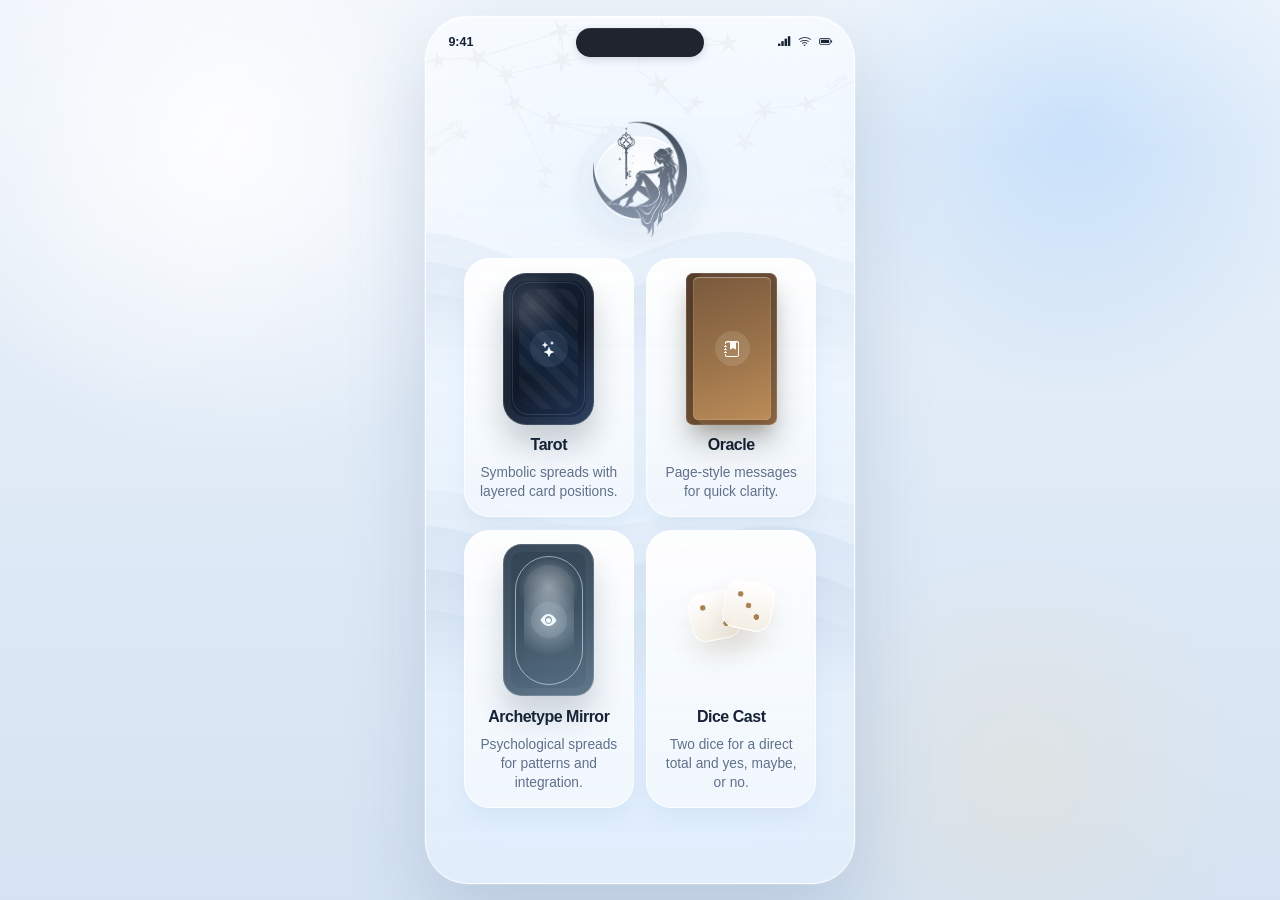
==== iphone.html @ 4f04a548 "feat: add optional ai interpretation step" ====
<!DOCTYPE html>
<html lang="en">
  <head>
    <meta charset="UTF-8" />
    <meta name="viewport" content="width=device-width, initial-scale=1.0, viewport-fit=cover" />
    <meta name="theme-color" content="#eef4fb" />
    <meta name="application-name" content="Divine Chamber" />
    <meta name="apple-mobile-web-app-capable" content="yes" />
    <meta name="apple-mobile-web-app-status-bar-style" content="default" />
    <meta name="apple-mobile-web-app-title" content="Divine Chamber" />
    <meta name="mobile-web-app-capable" content="yes" />
    <title>Divine Chamber | Tarot, Oracle, Archetype Mirror, and Dice</title>
    <meta
      name="description"
      content="Choose tarot, oracle, archetype mirror, or dice, then reveal a guided experience inside a simple app-style interface."
    />
    <link
      href="https://cdn.jsdelivr.net/npm/bootstrap@5.3.3/dist/css/bootstrap.min.css"
      rel="stylesheet"
    />
    <link
      href="https://cdn.jsdelivr.net/npm/bootstrap-icons@1.11.3/font/bootstrap-icons.min.css"
      rel="stylesheet"
    />
    <link rel="manifest" href="manifest.webmanifest" />
    <link rel="apple-touch-icon" href="img/apple-touch-icon.png" />
    <link rel="stylesheet" href="styles.css" />
  </head>
  <body>
    <div class="app-shell">
      <div class="container app-shell__container">
        <div class="app-frame">
          <div class="app-ambient-waves" aria-hidden="true">
            <span class="app-ambient-waves__band app-ambient-waves__band--upper"></span>
            <span class="app-ambient-waves__band app-ambient-waves__band--lower"></span>
          </div>
          <div class="device-statusbar" aria-hidden="true">
            <span class="device-statusbar__time">9:41</span>
            <div class="device-statusbar__icons">
              <i class="bi bi-reception-4"></i>
              <i class="bi bi-wifi"></i>
              <i class="bi bi-battery-full"></i>
            </div>
          </div>

          <main class="app-main">
            <div class="app-main__inner">
              <div class="app-topbar">
                <a class="brand-mark text-decoration-none" href="#">
                  <span class="brand-mark__icon" aria-hidden="true"><span class="brand-mark__logo"></span></span>
                  <span class="brand-mark__label">Divine Chamber</span>
                </a>
                <div class="mode-switch" role="group" aria-label="Reading mode">
                  <button
                    type="button"
                    class="mode-switch__option is-active"
                    data-app-mode="tarot"
                    aria-pressed="true"
                  >
                    <i class="bi bi-stars"></i>
                    <span>Tarot</span>
                  </button>
                  <button
                    type="button"
                    class="mode-switch__option"
                    data-app-mode="oracle"
                    aria-pressed="false"
                  >
                    <i class="bi bi-journal-bookmark"></i>
                    <span>Oracle</span>
                  </button>
                  <button
                    type="button"
                    class="mode-switch__option"
                    data-app-mode="archetype"
                    aria-pressed="false"
                  >
                    <i class="bi bi-eye"></i>
                    <span>Mirror</span>
                  </button>
                  <button
                    type="button"
                    class="mode-switch__option"
                    data-app-mode="dice"
                    aria-pressed="false"
                  >
                    <i class="bi bi-dice-5"></i>
                    <span>Dice</span>
                  </button>
                </div>
              </div>

              <section id="setupView" class="experience-screen">
                <div class="setup-stage">
                  <div class="setup-stage__card-zone">
                    <div id="modeChoiceGrid" class="mode-choice-grid" hidden>
                      <div class="mode-choice-logo" aria-hidden="true">
                        <span class="mode-choice-logo__halo"></span>
                        <span class="mode-choice-logo__mark"></span>
                      </div>

                      <button
                        type="button"
                        class="mode-choice"
                        data-select-mode="tarot"
                        aria-label="Choose Tarot mode"
                      >
                        <span class="mode-choice__artifact mode-choice__artifact--tarot" aria-hidden="true">
                          <span class="mode-choice__glyph"><i class="bi bi-stars"></i></span>
                        </span>
                        <span class="mode-choice__title">Tarot</span>
                        <span class="mode-choice__text">Symbolic spreads with layered card positions.</span>
                      </button>

                      <button
                        type="button"
                        class="mode-choice"
                        data-select-mode="oracle"
                        aria-label="Choose Oracle mode"
                      >
                        <span class="mode-choice__artifact mode-choice__artifact--oracle" aria-hidden="true">
                          <span class="mode-choice__glyph"><i class="bi bi-journal-bookmark-fill"></i></span>
                        </span>
                        <span class="mode-choice__title">Oracle</span>
                        <span class="mode-choice__text">Page-style messages for quick clarity.</span>
                      </button>

                      <button
                        type="button"
                        class="mode-choice"
                        data-select-mode="archetype"
                        aria-label="Choose Archetype Mirror mode"
                      >
                        <span class="mode-choice__artifact mode-choice__artifact--archetype" aria-hidden="true">
                          <span class="mode-choice__glyph"><i class="bi bi-eye-fill"></i></span>
                        </span>
                        <span class="mode-choice__title">Archetype Mirror</span>
                        <span class="mode-choice__text">Psychological spreads for patterns and integration.</span>
                      </button>

                      <button
                        type="button"
                        class="mode-choice"
                        data-select-mode="dice"
                        aria-label="Choose Dice Cast mode"
                      >
                        <span class="mode-choice__artifact mode-choice__artifact--dice" aria-hidden="true">
                          <span class="mode-choice__die mode-choice__die--one"></span>
                          <span class="mode-choice__die mode-choice__die--two"></span>
                        </span>
                        <span class="mode-choice__title">Dice Cast</span>
                        <span class="mode-choice__text">Two dice for a direct total and yes, maybe, or no.</span>
                      </button>
                    </div>

                    <div class="setup-stage__halo"></div>
                    <div id="mysteryCardButton" class="mystery-card" aria-hidden="true">
                      <span class="mystery-card__inner">
                        <span class="mystery-card__crest"><i class="bi bi-stars"></i></span>
                        <span class="mystery-card__name">The deck is hidden</span>
                        <span class="mystery-card__prompt">Tap to begin</span>
                      </span>
                    </div>
                    <button id="installAppButton" class="install-app-cta" type="button" hidden>
                      <i class="bi bi-arrow-down-circle" aria-hidden="true"></i>
                      <span>Download the App</span>
                    </button>
                  </div>

                  <div class="stage-panel">
                    <div id="setupStepLabel" class="stage-step">Step 1</div>
                    <h1 id="setupTitle" class="stage-title">Choose your lens.</h1>
                    <p id="setupBody" class="stage-body">
                      Tarot reads symbols. Oracle offers concise page-like guidance. Archetype Mirror
                      reflects inner patterns and integration.
                    </p>

                    <div id="spreadChoicePanel" class="stage-section" hidden>
                      <div id="choiceSectionLabel" class="stage-section__label">Choose the reading type</div>
                      <div id="spreadPicker" class="spread-list"></div>
                    </div>

                    <div id="focusPanel" class="stage-section" hidden>
                      <div class="focus-timer">
                        <div id="focusRing" class="focus-timer__ring">
                          <span id="focusTimerValue" class="focus-timer__value">10</span>
                        </div>
                        <div class="focus-timer__copy">
                          <div class="stage-section__label">Hold the question in your mind</div>
                          <h2 id="focusSpreadName" class="focus-timer__title"></h2>
                          <p id="focusCountdownText" class="focus-timer__body mb-0">
                            Ten seconds of quiet focus before the spread reveals itself.
                          </p>
                        </div>
                      </div>
                    </div>

                    <div id="actionPanel" class="stage-section" hidden>
                      <div class="reflection-intro">
                        <div class="reflection-intro__copy">
                          <div class="stage-section__label">Archetype Mirror</div>
                          <h2 id="actionSpreadName" class="focus-timer__title"></h2>
                          <p id="actionSpreadBody" class="focus-timer__body mb-0"></p>
                        </div>
                        <button
                          id="generateMirrorButton"
                          class="btn btn-ios btn-ios--secondary"
                          type="button"
                        >
                          Generate the mirror
                        </button>
                      </div>
                    </div>

                    <div id="questionPanel" class="stage-section" hidden>
                      <div class="question-gate">
                        <div class="question-gate__copy">
                          <div id="questionPanelLabel" class="stage-section__label">Optional question</div>
                          <h2 id="questionPanelTitle" class="focus-timer__title">Ask about this reading.</h2>
                          <p id="questionPanelBody" class="focus-timer__body mb-0">
                            Add a question for an AI interpretation, or skip and open the reading as it stands.
                          </p>
                        </div>

                        <label class="question-gate__field" for="aiQuestionInput">
                          <span class="question-gate__label">Your question</span>
                          <textarea
                            id="aiQuestionInput"
                            class="question-gate__input"
                            rows="4"
                            maxlength="360"
                            placeholder="What should I understand about this reading?"
                          ></textarea>
                        </label>

                        <p id="questionPanelStatus" class="question-gate__status mb-0" hidden></p>

                        <div class="question-gate__actions">
                          <button
                            id="askAiButton"
                            class="btn btn-ios btn-ios--secondary"
                            type="button"
                            disabled
                          >
                            Ask AI
                          </button>
                          <button id="skipQuestionButton" class="btn btn-ios btn-ios--ghost" type="button">
                            Skip
                          </button>
                        </div>
                      </div>
                    </div>

                    <p id="setupFootnote" class="stage-footnote mb-0">Choose one to begin.</p>
                  </div>
                </div>
              </section>

              <section id="readingView" class="experience-screen" hidden>
                <div class="reading-stage">
                  <div class="reading-stage__top">
                    <div>
                      <div class="view-kicker">Reading revealed</div>
                      <h1 id="readingTitle" class="view-title"></h1>
                    </div>
                    <div class="reading-stage__top-actions">
                      <button
                        id="redrawTopButton"
                        class="icon-button"
                        type="button"
                        aria-label="Open a new oracle reading"
                        hidden
                      >
                        <i class="bi bi-arrow-repeat"></i>
                      </button>
                      <button
                        id="resetButton"
                        class="icon-button"
                        type="button"
                        aria-label="Start a new ritual"
                      >
                        <i class="bi bi-x-lg"></i>
                      </button>
                    </div>
                  </div>

                  <div class="reading-stage__board">
                    <div id="readingBoard" class="reading-board"></div>
                  </div>

                  <div id="readingSheet" class="reading-sheet">
                    <button
                      id="sheetToggle"
                      class="reading-sheet__handle"
                      type="button"
                      aria-expanded="false"
                    >
                      <span class="reading-sheet__grabber"></span>
                      <span id="sheetToggleLabel">Read below</span>
                      <i class="bi bi-chevron-down"></i>
                    </button>

                    <div class="reading-sheet__inner">
                      <div class="reading-sheet__header">
                        <div>
                          <div id="readingSurfaceKicker" class="surface-kicker">Interpretation</div>
                          <h2 id="readingHeadline" class="surface-title"></h2>
                          <p id="readingSummary" class="reading-sheet__summary mb-0"></p>
                          <p id="readingGuideText" class="reading-sheet__guide mb-0"></p>
                        </div>
                        <span id="readingMeta" class="rail-chip"></span>
                      </div>

                      <div class="reading-sheet__actions">
                        <button id="redrawButton" class="btn btn-ios btn-ios--secondary" type="button">
                          Draw again
                        </button>
                        <button id="backButton" class="btn btn-ios btn-ios--ghost" type="button">
                          New ritual
                        </button>
                      </div>

                      <div id="cardsAccordion" class="accordion reading-accordion"></div>

                      <div id="readingTakeaways" class="takeaways-card"></div>

                      <div id="aiInterpretationPanel" class="ai-interpretation" hidden>
                        <div class="surface-kicker">AI Interpretation</div>
                        <h2 id="aiInterpretationTitle" class="takeaways-title">Question Response</h2>
                        <p id="aiInterpretationQuestion" class="ai-interpretation__question mb-0"></p>
                        <div id="aiInterpretationBody" class="ai-interpretation__body"></div>
                      </div>
                    </div>
                  </div>
                </div>
              </section>
            </div>
          </main>
        </div>
      </div>
    </div>

    <div
      class="modal fade install-modal"
      id="installModal"
      tabindex="-1"
      aria-labelledby="installModalTitle"
      aria-hidden="true"
    >
      <div class="modal-dialog modal-dialog-centered">
        <div class="modal-content install-modal__content">
          <div class="modal-body install-modal__body">
            <div class="install-modal__kicker">Download the App</div>
            <h2 id="installModalTitle" class="install-modal__title">Add Divine Chamber</h2>
            <p id="installModalBody" class="install-modal__text mb-0"></p>
            <ol id="installModalSteps" class="install-modal__steps mb-0"></ol>
            <div class="install-modal__actions">
              <button type="button" class="btn btn-ios btn-ios--secondary" data-bs-dismiss="modal">
                Close
              </button>
            </div>
          </div>
        </div>
      </div>
    </div>

    <script src="https://cdn.jsdelivr.net/npm/bootstrap@5.3.3/dist/js/bootstrap.bundle.min.js"></script>
    <script src="vendor/browser-sibyl.js" defer></script>
    <script src="tarot-art.js" defer></script>
    <script src="oracle-phrases.js" defer></script>
    <script src="archetype-mirror-data.js" defer></script>
    <script src="app.js" defer></script>
  </body>
</html>
---- styles.css ----
:root {
  --bg-top: #eaf2fb;
  --bg-bottom: #d5e3f2;
  --surface: rgba(255, 255, 255, 0.88);
  --surface-soft: rgba(246, 250, 255, 0.92);
  --surface-accent: rgba(230, 240, 255, 0.92);
  --surface-deep: rgba(18, 28, 45, 0.92);
  --text: #162236;
  --text-soft: #60708a;
  --text-muted: #8391a6;
  --accent: #0a84ff;
  --accent-strong: #0068d6;
  --accent-soft: rgba(10, 132, 255, 0.1);
  --line: rgba(22, 34, 54, 0.08);
  --line-strong: rgba(22, 34, 54, 0.14);
  --shadow-lg: 0 34px 80px rgba(70, 95, 133, 0.2);
  --shadow-md: 0 18px 34px rgba(83, 109, 145, 0.12);
  --shadow-sm: 0 10px 20px rgba(86, 112, 149, 0.08);
  --ui-font:
    -apple-system, BlinkMacSystemFont, "SF Pro Display", "SF Pro Text", "Segoe UI", sans-serif;
}

*,
*::before,
*::after {
  box-sizing: border-box;
}

html {
  color-scheme: light;
}

body {
  margin: 0;
  font-family: var(--ui-font);
  color: var(--text);
  background:
    radial-gradient(circle at 18% 16%, rgba(255, 255, 255, 0.9), transparent 20rem),
    radial-gradient(circle at 84% 14%, rgba(10, 132, 255, 0.14), transparent 17rem),
    radial-gradient(circle at 80% 86%, rgba(255, 213, 145, 0.16), transparent 14rem),
    linear-gradient(180deg, var(--bg-top) 0%, var(--bg-bottom) 100%);
}

body::before {
  content: "";
  position: fixed;
  inset: 0;
  pointer-events: none;
  background:
    linear-gradient(180deg, rgba(255, 255, 255, 0.2), transparent 18%),
    radial-gradient(circle at 12% 18%, rgba(255, 255, 255, 0.3), transparent 20%);
}

body::after {
  content: none;
}

.app-shell {
  min-height: 100vh;
  min-height: 100dvh;
  padding: 1rem 0;
}

.app-shell__container {
  display: flex;
  justify-content: center;
  align-items: center;
  min-height: calc(100vh - 2rem);
  min-height: calc(100dvh - 2rem);
  padding-left: 1rem;
  padding-right: 1rem;
}

.app-frame {
  position: relative;
  isolation: isolate;
  width: min(100%, 430px);
  height: min(880px, calc(100vh - 2rem));
  border-radius: 2.7rem;
  overflow: hidden;
  border: 1px solid rgba(255, 255, 255, 0.76);
  background:
    linear-gradient(180deg, rgba(255, 255, 255, 0.44), rgba(240, 246, 253, 0.34)),
    rgba(255, 255, 255, 0.16);
  box-shadow:
    inset 0 1px 0 rgba(255, 255, 255, 0.72),
    0 0 0 1px rgba(255, 255, 255, 0.16),
    var(--shadow-lg);
  backdrop-filter: blur(30px) saturate(165%);
}

.app-frame::after {
  content: "";
  position: absolute;
  left: -14%;
  top: 0;
  width: 128%;
  height: 31%;
  z-index: 0;
  pointer-events: none;
  opacity: 0.24;
  background-image:
    linear-gradient(180deg, rgba(255, 255, 255, 0.22), rgba(255, 255, 255, 0)),
    url("img/starmap.png");
  background-repeat: no-repeat, repeat-x;
  background-position: center top, 0 0;
  background-size: 100% 100%, auto 207%;
  mix-blend-mode: screen;
  mask-image: linear-gradient(180deg, rgba(0, 0, 0, 0.84) 0%, rgba(0, 0, 0, 0.72) 34%, rgba(0, 0, 0, 0.24) 76%, transparent 100%);
  -webkit-mask-image: linear-gradient(180deg, rgba(0, 0, 0, 0.84) 0%, rgba(0, 0, 0, 0.72) 34%, rgba(0, 0, 0, 0.24) 76%, transparent 100%);
  animation: ambient-starmap-left 220s linear infinite;
}

.app-ambient-waves {
  position: absolute;
  inset: 0;
  z-index: 1;
  pointer-events: none;
  overflow: hidden;
}

.app-ambient-waves__band {
  position: absolute;
  left: -22%;
  width: 144%;
  pointer-events: none;
  background-repeat: repeat-x;
  background-position: 0 0;
  mix-blend-mode: normal;
}

.app-ambient-waves__band--upper {
  top: 18%;
  height: 13rem;
  opacity: 0.88;
  background-image:
    linear-gradient(
      180deg,
      rgba(236, 244, 252, 0) 0%,
      rgba(236, 244, 252, 0) 44%,
      rgba(233, 241, 250, 0.14) 60%,
      rgba(227, 237, 248, 0.42) 76%,
      rgba(220, 232, 245, 0.82) 92%,
      rgba(215, 228, 242, 0.98) 100%
    ),
    url("data:image/svg+xml,%3Csvg xmlns='http://www.w3.org/2000/svg' viewBox='0 0 880 260'%3E%3Cpath d='M0 54C73 28 147 28 220 54S367 80 440 54S587 28 660 54S807 80 880 54V260H0Z' fill='%23f1f7fd' fill-opacity='0.92'/%3E%3Cpath d='M0 92C73 60 147 60 220 92S367 124 440 92S587 60 660 92S807 124 880 92V260H0Z' fill='%23e1ecf8' fill-opacity='0.84'/%3E%3Cpath d='M0 134C73 100 147 100 220 134S367 168 440 134S587 100 660 134S807 168 880 134V260H0Z' fill='%23cfdeef' fill-opacity='0.74'/%3E%3Cpath d='M0 176C73 142 147 142 220 176S367 210 440 176S587 142 660 176S807 210 880 176V260H0Z' fill='%23bed1e5' fill-opacity='0.62'/%3E%3C/svg%3E");
  background-repeat: no-repeat, repeat-x;
  background-position: center top, 0 0;
  background-size: 100% 100%, 40rem 100%;
  mask-image: linear-gradient(180deg, rgba(0, 0, 0, 0.84) 0%, rgba(0, 0, 0, 0.78) 28%, rgba(0, 0, 0, 0.58) 52%, rgba(0, 0, 0, 0.28) 78%, transparent 100%);
  -webkit-mask-image: linear-gradient(180deg, rgba(0, 0, 0, 0.84) 0%, rgba(0, 0, 0, 0.78) 28%, rgba(0, 0, 0, 0.58) 52%, rgba(0, 0, 0, 0.28) 78%, transparent 100%);
  animation: ambient-wave-right 120s linear infinite;
}

.app-ambient-waves__band--lower {
  top: 49%;
  height: 17rem;
  opacity: 0.82;
  background-image:
    linear-gradient(
      180deg,
      rgba(228, 238, 249, 0) 0%,
      rgba(228, 238, 249, 0) 42%,
      rgba(224, 235, 247, 0.16) 58%,
      rgba(218, 230, 244, 0.44) 74%,
      rgba(212, 225, 241, 0.84) 90%,
      rgba(208, 223, 240, 0.99) 100%
    ),
    url("data:image/svg+xml,%3Csvg xmlns='http://www.w3.org/2000/svg' viewBox='0 0 920 320'%3E%3Cpath d='M0 70C77 38 153 38 230 70S383 102 460 70S613 38 690 70S843 102 920 70V320H0Z' fill='%23e0ebf6' fill-opacity='0.86'/%3E%3Cpath d='M0 122C77 84 153 84 230 122S383 160 460 122S613 84 690 122S843 160 920 122V320H0Z' fill='%23d0dff0' fill-opacity='0.8'/%3E%3Cpath d='M0 182C77 138 153 138 230 182S383 226 460 182S613 138 690 182S843 226 920 182V320H0Z' fill='%23becfe3' fill-opacity='0.76'/%3E%3Cpath d='M0 236C77 192 153 192 230 236S383 280 460 236S613 192 690 236S843 280 920 236V320H0Z' fill='%23a9bfd7' fill-opacity='0.68'/%3E%3C/svg%3E");
  background-repeat: no-repeat, repeat-x;
  background-position: center top, 0 0;
  background-size: 100% 100%, 44rem 100%;
  mask-image: linear-gradient(180deg, rgba(0, 0, 0, 0.88) 0%, rgba(0, 0, 0, 0.8) 30%, rgba(0, 0, 0, 0.6) 54%, rgba(0, 0, 0, 0.28) 80%, transparent 100%);
  -webkit-mask-image: linear-gradient(180deg, rgba(0, 0, 0, 0.88) 0%, rgba(0, 0, 0, 0.8) 30%, rgba(0, 0, 0, 0.6) 54%, rgba(0, 0, 0, 0.28) 80%, transparent 100%);
  animation: ambient-wave-left 136s linear infinite;
}

.app-frame::before {
  content: "";
  position: absolute;
  left: 50%;
  top: 0.7rem;
  width: 8rem;
  height: 1.8rem;
  transform: translateX(-50%);
  border-radius: 999px;
  background: rgba(17, 23, 33, 0.94);
  box-shadow:
    inset 0 1px 0 rgba(255, 255, 255, 0.08),
    0 3px 8px rgba(17, 23, 33, 0.14);
  z-index: 4;
  pointer-events: none;
}

.app-frame--browser::before {
  display: none;
}

.device-statusbar {
  position: absolute;
  inset: 0 auto auto 0;
  width: 100%;
  display: flex;
  justify-content: space-between;
  align-items: center;
  padding: 0.95rem 1.4rem 0.35rem;
  z-index: 5;
  font-size: 0.78rem;
  font-weight: 700;
  color: var(--text);
  pointer-events: none;
}

.device-statusbar,
.app-main {
  position: relative;
  z-index: 2;
}

.device-statusbar__icons {
  display: inline-flex;
  align-items: center;
  gap: 0.45rem;
  font-size: 0.82rem;
}

.app-main {
  height: 100%;
  overflow: hidden;
  padding: calc(3.25rem + env(safe-area-inset-top, 0px)) 1rem
    calc(1rem + env(safe-area-inset-bottom, 0px));
}

.app-main.is-reading {
  padding-bottom: 0;
}

.app-main.is-reading.is-reading-scrollable {
  overflow-y: auto;
  overscroll-behavior: contain;
  padding-bottom: calc(1rem + env(safe-area-inset-bottom, 0px));
}

.app-main--browser {
  padding-top: calc(1rem + env(safe-area-inset-top, 0px));
}

.app-main__inner {
  height: 100%;
  display: grid;
  grid-template-rows: auto minmax(0, 1fr);
  gap: 0.9rem;
}

.app-topbar {
  display: flex;
  justify-content: space-between;
  align-items: center;
  gap: 0.75rem;
}

.app-shell--browser .app-topbar {
  padding-top: 0.1rem;
}

.app-main.is-mode-select .app-topbar {
  display: none;
}

.app-main:not(.is-mode-select) .brand-mark__label {
  display: none;
}

.app-main:not(.is-mode-select) .brand-mark {
  gap: 0;
}

.mode-switch {
  display: inline-grid;
  grid-template-columns: repeat(4, minmax(0, 1fr));
  gap: 0.25rem;
  padding: 0.28rem;
  min-width: 18rem;
  border-radius: 999px;
  background: rgba(255, 255, 255, 0.7);
  border: 1px solid rgba(255, 255, 255, 0.78);
  box-shadow:
    inset 0 1px 0 rgba(255, 255, 255, 0.92),
    var(--shadow-sm);
}

.mode-switch__option {
  appearance: none;
  border: 0;
  border-radius: 999px;
  padding: 0.58rem 0.74rem;
  cursor: pointer;
  display: inline-flex;
  align-items: center;
  justify-content: center;
  gap: 0.42rem;
  background: transparent;
  color: var(--text-soft);
  font: inherit;
  font-size: 0.82rem;
  font-weight: 700;
  transition:
    background 180ms ease,
    color 180ms ease,
    box-shadow 180ms ease,
    transform 180ms ease;
}

.mode-switch__option:hover,
.mode-switch__option:focus {
  color: var(--text);
  transform: translateY(-1px);
}

.mode-switch__option.is-active {
  background: rgba(255, 255, 255, 0.98);
  color: var(--accent-strong);
  box-shadow:
    inset 0 1px 0 rgba(255, 255, 255, 0.98),
    0 8px 16px rgba(72, 102, 148, 0.1);
}

.app-shell[data-mode="oracle"] .mode-switch__option.is-active {
  color: #9f6534;
}

.app-shell[data-mode="archetype"] .mode-switch__option.is-active {
  color: #5b7185;
}

.app-shell[data-mode="dice"] .mode-switch__option.is-active {
  color: #8e6339;
}

.brand-mark {
  display: inline-flex;
  align-items: center;
  gap: 0.48rem;
  color: var(--text);
  font-size: 1rem;
  font-weight: 700;
  letter-spacing: -0.03em;
}

.brand-mark__icon {
  display: inline-flex;
  align-items: center;
  justify-content: center;
  width: 2.41rem;
  height: 2.92rem;
  flex: 0 0 auto;
}

.brand-mark__logo {
  width: 100%;
  height: 100%;
  background:
    linear-gradient(180deg, rgba(28, 42, 64, 0.9), rgba(104, 125, 158, 0.72));
  -webkit-mask-image: url("img/key.png");
  mask-image: url("img/key.png");
  -webkit-mask-repeat: no-repeat;
  mask-repeat: no-repeat;
  -webkit-mask-position: center;
  mask-position: center;
  -webkit-mask-size: contain;
  mask-size: contain;
  filter: drop-shadow(0 3px 6px rgba(83, 109, 145, 0.1));
  opacity: 0.96;
}

.experience-screen {
  min-height: 0;
}

.setup-stage,
.reading-stage {
  height: 100%;
}

.setup-stage {
  display: grid;
  grid-template-rows: minmax(13rem, 1fr) auto;
  gap: 1rem;
  min-height: 0;
}

.setup-stage--mode .setup-stage__halo {
  display: none;
}

.setup-stage--mode .stage-panel {
  display: none;
}

.setup-stage--mode .setup-stage__card-zone {
  position: static;
  padding-bottom: 0;
}

.setup-stage__card-zone {
  position: relative;
  display: flex;
  align-items: center;
  justify-content: center;
  min-height: 0;
}

.mode-choice-grid {
  position: relative;
  z-index: 1;
  width: min(100%, 22rem);
  display: grid;
  grid-template-columns: repeat(2, minmax(0, 1fr));
  gap: 0.8rem;
  align-content: start;
}

.mode-choice-logo {
  grid-column: 1 / -1;
  position: relative;
  width: min(100%, 9.05rem);
  margin-inline: auto;
  margin-bottom: 1.04rem;
  height: 7.45rem;
  display: grid;
  place-items: center;
  transform: translateY(0.66rem);
}

.mode-choice-logo__halo,
.mode-choice-logo__mark {
  position: absolute;
  inset: 0;
}

.mode-choice-logo__halo::before,
.mode-choice-logo__halo::after {
  content: "";
  position: absolute;
}

.mode-choice-logo__halo::before {
  inset: 0.26rem 0.56rem 0.4rem;
  border-radius: 50%;
  background:
    radial-gradient(circle at 50% 40%, rgba(255, 255, 255, 0.98), rgba(232, 240, 250, 0.82) 42%, rgba(198, 214, 233, 0.18) 68%, transparent 100%);
  box-shadow: 0 14px 24px rgba(86, 112, 149, 0.08);
}

.mode-choice-logo__halo::after {
  inset: 1.06rem 1.72rem 1.2rem;
  border-radius: 999px;
  border: 1px solid rgba(255, 255, 255, 0.72);
  background:
    linear-gradient(180deg, rgba(255, 255, 255, 0.42), rgba(226, 236, 248, 0.18));
  box-shadow:
    inset 0 1px 0 rgba(255, 255, 255, 0.84),
    0 6px 14px rgba(88, 110, 146, 0.06);
}

.mode-choice-logo__mark {
  inset: 0.08rem 0;
  background:
    linear-gradient(180deg, rgba(20, 31, 48, 0.86), rgba(84, 103, 132, 0.56));
  -webkit-mask-image: url("img/logo.png");
  mask-image: url("img/logo.png");
  -webkit-mask-repeat: no-repeat;
  mask-repeat: no-repeat;
  -webkit-mask-position: center;
  mask-position: center;
  -webkit-mask-size: contain;
  mask-size: contain;
  filter: drop-shadow(0 10px 16px rgba(67, 88, 122, 0.08));
  opacity: 0.96;
}

.install-app-cta {
  position: absolute;
  left: 50%;
  bottom: 5px;
  z-index: 2;
  transform: translateX(-50%);
  appearance: none;
  display: inline-flex;
  align-items: center;
  gap: 0.4rem;
  border: 0;
  border-radius: 0;
  padding: 0.12rem 0.1rem;
  background: transparent;
  box-shadow: none;
  backdrop-filter: none;
  color: var(--text-soft);
  font: inherit;
  font-size: 0.8rem;
  font-weight: 680;
  letter-spacing: 0.01em;
  white-space: nowrap;
  transition:
    color 180ms ease,
    transform 180ms ease,
    opacity 180ms ease;
}

.app-main.is-mode-select .install-app-cta {
  bottom: 5px;
}

.install-app-cta i {
  font-size: 0.88rem;
  color: rgba(10, 132, 255, 0.64);
}

.install-app-cta:hover,
.install-app-cta:focus {
  color: var(--accent-strong);
  transform: translateX(-50%) translateY(-1px);
  opacity: 1;
}

.install-modal .modal-dialog {
  width: min(calc(100vw - 2.25rem), 22rem);
  max-width: none;
  margin-left: auto;
  margin-right: auto;
  padding: 0;
}

.install-modal__content {
  border: 1px solid rgba(255, 255, 255, 0.78);
  border-radius: 1.55rem;
  background:
    linear-gradient(180deg, rgba(255, 255, 255, 0.96), rgba(241, 247, 253, 0.94));
  box-shadow:
    inset 0 1px 0 rgba(255, 255, 255, 0.98),
    var(--shadow-lg);
}

.install-modal__body {
  display: grid;
  gap: 0.82rem;
  padding: 1.15rem 1.1rem 1.08rem;
}

.install-modal__kicker {
  font-size: 0.72rem;
  font-weight: 700;
  letter-spacing: 0.08em;
  text-transform: uppercase;
  color: var(--text-muted);
}

.install-modal__title {
  margin: 0;
  font-size: 1.34rem;
  font-weight: 760;
  letter-spacing: -0.03em;
  color: var(--text);
}

.install-modal__text {
  font-size: 0.95rem;
  line-height: 1.5;
  color: var(--text-soft);
}

.install-modal__steps {
  display: grid;
  gap: 0.48rem;
  padding-left: 1.2rem;
  color: var(--text);
  font-size: 0.93rem;
  line-height: 1.42;
}

.install-modal__steps[hidden] {
  display: none;
}

.install-modal__actions {
  display: flex;
  justify-content: center;
}

.install-modal__actions .btn-ios {
  min-width: 7.4rem;
}

.mode-choice {
  appearance: none;
  min-height: 11.15rem;
  padding: 0.84rem 0.66rem 0.9rem;
  border-radius: 1.6rem;
  border: 1px solid rgba(255, 255, 255, 0.78);
  background:
    linear-gradient(180deg, rgba(255, 255, 255, 0.94), rgba(241, 247, 253, 0.9));
  box-shadow:
    inset 0 1px 0 rgba(255, 255, 255, 0.96),
    var(--shadow-sm);
  color: var(--text);
  display: grid;
  align-content: start;
  justify-items: center;
  gap: 0.7rem;
  text-align: center;
  cursor: pointer;
  transition:
    transform 180ms ease,
    border-color 180ms ease,
    box-shadow 180ms ease,
    background 180ms ease;
}

.mode-choice:hover,
.mode-choice:focus {
  transform: translateY(-2px);
  border-color: rgba(10, 132, 255, 0.18);
  background:
    linear-gradient(180deg, rgba(255, 255, 255, 0.98), rgba(236, 244, 253, 0.94));
  box-shadow:
    inset 0 1px 0 rgba(255, 255, 255, 0.98),
    0 14px 24px rgba(86, 112, 149, 0.12);
}

.mode-choice--wide {
  grid-column: 1 / -1;
  min-height: 9.4rem;
  grid-template-columns: auto minmax(0, 1fr);
  grid-template-areas:
    "artifact title"
    "artifact text";
  align-items: center;
  justify-items: start;
  text-align: left;
  column-gap: 0.95rem;
}

.mode-choice__artifact {
  position: relative;
  width: 5.7rem;
  aspect-ratio: 190 / 317;
  display: block;
}

.mode-choice--wide .mode-choice__artifact {
  grid-area: artifact;
}

.mode-choice--wide .mode-choice__title {
  grid-area: title;
}

.mode-choice--wide .mode-choice__text {
  grid-area: text;
}

.mode-choice__artifact--tarot {
  border-radius: 1.45rem;
  transform-style: preserve-3d;
  background:
    radial-gradient(circle at 30% 22%, rgba(255, 255, 255, 0.18), transparent 26%),
    linear-gradient(140deg, #162338 0%, #0f1828 55%, #223759 100%);
  box-shadow:
    inset 0 0 0 1px rgba(255, 255, 255, 0.12),
    inset 0 0 0 8px rgba(255, 255, 255, 0.05),
    0 20px 30px rgba(16, 24, 38, 0.2);
  animation: intro-tarot-spin 4.6s cubic-bezier(0.42, 0.05, 0.23, 0.99) infinite;
}

.mode-choice__artifact--tarot::before,
.mode-choice__artifact--tarot::after {
  content: "";
  position: absolute;
  border-radius: 1.08rem;
}

.mode-choice__artifact--tarot::before {
  inset: 0.58rem;
  border: 1px solid rgba(255, 255, 255, 0.12);
}

.mode-choice__artifact--tarot::after {
  inset: 1rem;
  background:
    radial-gradient(circle at center, rgba(10, 132, 255, 0.14), transparent 55%),
    repeating-linear-gradient(
      45deg,
      rgba(255, 255, 255, 0.05) 0 8px,
      rgba(255, 255, 255, 0.01) 8px 16px
    );
}

.mode-choice__artifact--oracle {
  overflow: visible;
  border-radius: 0.46rem;
  background: linear-gradient(160deg, #5b402d 0%, #735235 56%, #8d6540 100%);
  box-shadow:
    inset 0 0 0 1px rgba(255, 255, 255, 0.12),
    inset 0.72rem 0 0 rgba(59, 40, 23, 0.32),
    inset 0 0 0 8px rgba(255, 255, 255, 0.04),
    0 20px 30px rgba(35, 26, 14, 0.2);
  animation: oracle-book-breath 2.1s ease-in-out infinite;
}

.mode-choice__artifact--oracle::before {
  content: "";
  position: absolute;
  inset: 0.56rem 0.62rem 0.56rem 1.18rem;
  border-radius: 0.28rem;
  background:
    linear-gradient(
      90deg,
      rgba(219, 198, 168, 0.66) 0%,
      rgba(255, 249, 241, 0.98) 16%,
      rgba(243, 231, 210, 0.96) 100%
    );
  box-shadow:
    inset -0.55rem 0 0 rgba(214, 193, 164, 0.55),
    0 10px 16px rgba(73, 55, 31, 0.1);
}

.mode-choice__artifact--oracle::after {
  content: "";
  position: absolute;
  inset: 0.8rem 0.74rem 0.8rem 1.42rem;
  z-index: 1;
  border-radius: 0.18rem;
  background:
    linear-gradient(90deg, rgba(228, 214, 191, 0.9), rgba(255, 252, 246, 0.56)),
    repeating-linear-gradient(
      90deg,
      rgba(171, 137, 95, 0.1) 0 2px,
      rgba(255, 255, 255, 0) 2px 7px
    );
  opacity: 0.8;
  transform-origin: left center;
  animation: oracle-pages-fan 1.7s ease-in-out infinite;
}

.mode-choice__glyph {
  position: absolute;
  inset: 0;
  z-index: 2;
  display: grid;
  place-items: center;
}

.mode-choice__artifact--tarot .mode-choice__glyph {
  color: #f7fbff;
}

.mode-choice__artifact--tarot .mode-choice__glyph i {
  display: inline-flex;
  align-items: center;
  justify-content: center;
  width: 2.35rem;
  height: 2.35rem;
  border-radius: 999px;
  background: rgba(255, 255, 255, 0.08);
}

.mode-choice__artifact--oracle .mode-choice__glyph {
  inset: 0.26rem 0.34rem 0.26rem 0.48rem;
  border-radius: 0.34rem;
  color: #fffaf2;
  background: linear-gradient(160deg, #7a593d 0%, #9d754b 58%, #bc8c58 100%);
  box-shadow:
    inset 0 1px 0 rgba(255, 249, 241, 0.3),
    inset 0 0 0 1px rgba(255, 240, 216, 0.12),
    0 12px 18px rgba(47, 33, 16, 0.18);
  transform-origin: left center;
  backface-visibility: hidden;
  animation: oracle-cover-open 1.7s cubic-bezier(0.37, 0.05, 0.22, 0.98) infinite;
}

.mode-choice__artifact--oracle .mode-choice__glyph i {
  display: inline-flex;
  align-items: center;
  justify-content: center;
  width: 2.2rem;
  height: 2.2rem;
  border-radius: 999px;
  background: rgba(255, 248, 240, 0.12);
}

.mode-choice__artifact--archetype {
  overflow: hidden;
  isolation: isolate;
  border-radius: 1.18rem;
  background:
    radial-gradient(circle at 50% 28%, rgba(255, 255, 255, 0.42), transparent 26%),
    linear-gradient(160deg, #314252 0%, #3d5364 50%, #5b7387 100%);
  box-shadow:
    inset 0 0 0 1px rgba(255, 255, 255, 0.16),
    inset 0 0 0 8px rgba(255, 255, 255, 0.04),
    0 20px 30px rgba(41, 60, 78, 0.2);
  animation: mirror-hum 3.1s ease-in-out infinite;
}

.mode-choice__artifact--dice {
  width: 5.7rem;
  aspect-ratio: 190 / 317;
  overflow: visible;
}

.mode-choice__die {
  position: absolute;
  width: 3.08rem;
  height: 3.08rem;
  border-radius: 0.9rem;
  background:
    linear-gradient(180deg, rgba(255, 255, 255, 0.98), rgba(243, 237, 226, 0.92));
  border: 1px solid rgba(255, 255, 255, 0.88);
  box-shadow:
    inset 0 1px 0 rgba(255, 255, 255, 0.96),
    0 16px 24px rgba(125, 98, 63, 0.14);
}

.mode-choice__die::before,
.mode-choice__die::after {
  content: "";
  position: absolute;
  inset: 0;
  border-radius: inherit;
}

.mode-choice__die::before {
  background:
    radial-gradient(circle at 29% 29%, rgba(163, 121, 72, 0.95) 0 0.16rem, transparent 0.19rem),
    radial-gradient(circle at 71% 71%, rgba(163, 121, 72, 0.95) 0 0.16rem, transparent 0.19rem);
}

.mode-choice__die::after {
  background:
    radial-gradient(circle at 29% 29%, rgba(163, 121, 72, 0.95) 0 0.16rem, transparent 0.19rem),
    radial-gradient(circle at 50% 50%, rgba(163, 121, 72, 0.95) 0 0.16rem, transparent 0.19rem),
    radial-gradient(circle at 71% 71%, rgba(163, 121, 72, 0.95) 0 0.16rem, transparent 0.19rem);
  opacity: 0;
}

.mode-choice__die--one {
  left: 0.28rem;
  top: 2.94rem;
  transform: rotate(-12deg);
  animation: intro-dice-left 2.6s ease-in-out infinite;
}

.mode-choice__die--two {
  right: 0.22rem;
  top: 2.28rem;
  transform: rotate(11deg);
  animation: intro-dice-right 2.6s ease-in-out infinite 0.12s;
}

.mode-choice__die--two::before {
  opacity: 0;
}

.mode-choice__die--two::after {
  opacity: 1;
}

.mode-choice__artifact--archetype::before,
.mode-choice__artifact--archetype::after {
  content: "";
  position: absolute;
  inset: 0;
}

.mode-choice__artifact--archetype::before {
  inset: 0.72rem;
  border-radius: 999px;
  border: 1.5px solid rgba(226, 238, 248, 0.58);
}

.mode-choice__artifact--archetype::after {
  inset: 1.28rem;
  border-radius: 999px;
  background:
    radial-gradient(circle at center, rgba(217, 232, 243, 0.5), transparent 58%),
    linear-gradient(180deg, rgba(255, 255, 255, 0.08), rgba(255, 255, 255, 0));
}

.mode-choice__artifact--archetype .mode-choice__glyph {
  overflow: hidden;
  isolation: isolate;
  color: #f4fbff;
}

.mode-choice__artifact--archetype .mode-choice__glyph::before {
  content: "";
  position: absolute;
  top: 50%;
  left: 50%;
  width: 182%;
  height: 52%;
  border-radius: 999px;
  pointer-events: none;
  background:
    linear-gradient(
      180deg,
      transparent 0%,
      transparent 10%,
      rgba(247, 252, 255, 0.22) 10%,
      rgba(247, 252, 255, 0.22) 62%,
      transparent 62%,
      transparent 100%
    );
  opacity: 0;
  mix-blend-mode: screen;
}

.mode-choice__artifact--archetype .mode-choice__glyph::before {
  animation: mirror-streak-down 9.6s ease-in-out infinite;
}

.mode-choice__artifact--archetype .mode-choice__glyph::after {
  content: "";
  position: absolute;
  top: 50%;
  left: 50%;
  width: 196%;
  height: 94%;
  border-radius: 999px;
  pointer-events: none;
  background:
    linear-gradient(
      180deg,
      transparent 0%,
      transparent 18%,
      rgba(247, 252, 255, 0.11) 18%,
      rgba(247, 252, 255, 0.11) 74%,
      transparent 74%,
      transparent 100%
    );
  opacity: 0;
  mix-blend-mode: screen;
  animation: mirror-streak-cross-down 15.8s ease-in-out infinite 3.1s;
}

.mode-choice__artifact--archetype .mode-choice__glyph i {
  position: relative;
  z-index: 2;
  display: inline-flex;
  align-items: center;
  justify-content: center;
  width: 2.25rem;
  height: 2.25rem;
  border-radius: 999px;
  background: rgba(226, 238, 248, 0.12);
}

.mode-choice__title {
  font-size: 1rem;
  font-weight: 730;
  letter-spacing: -0.03em;
  line-height: 1.08;
}

.mode-choice__text {
  font-size: 0.86rem;
  line-height: 1.36;
  color: var(--text-soft);
}

.mode-choice[data-select-mode="dice"] .mode-choice__text,
.mode-choice[data-select-mode="archetype"] .mode-choice__text {
  max-width: 9rem;
}

.app-shell[data-mode="dice"] .btn-ios--secondary,
.reading-stage--dice .btn-ios--secondary {
  background: rgba(142, 99, 57, 0.12);
  border-color: rgba(142, 99, 57, 0.16);
  color: #8e6339;
}

.reading-stage--dice {
  gap: 0.65rem;
}

.reading-stage--dice .reading-stage__board {
  align-items: start;
  padding-top: clamp(1.1rem, 5.6vh, 2.3rem);
  padding-bottom: 0.15rem;
}

.reading-stage--dice .reading-board {
  width: 100%;
  max-width: 20.5rem;
  display: block;
}

.reading-board--dice-stage {
  overflow: visible;
}

.dice-cast {
  width: 100%;
  display: grid;
  justify-items: center;
  gap: 0.72rem;
}

.dice-cast__stage {
  position: relative;
  width: min(100%, 17.4rem);
  height: 11rem;
}

.dice-cast__die {
  position: absolute;
  top: 50%;
  left: 50%;
  width: 6.6rem;
  height: 6.6rem;
  transform:
    translate(calc(-50% + var(--dice-end-x)), calc(-50% + var(--dice-end-y)))
    rotate(var(--dice-end-rotate));
  animation: dice-throw-land 1.15s cubic-bezier(0.17, 0.84, 0.28, 1) both;
}

.dice-cast__die--right {
  animation-delay: 0.08s;
}

.dice-cast__face {
  position: relative;
  width: 100%;
  height: 100%;
  display: grid;
  grid-template-columns: repeat(3, 1fr);
  padding: 0.82rem;
  gap: 0.42rem;
  border-radius: 1.45rem;
  border: 1px solid rgba(255, 255, 255, 0.9);
  background:
    linear-gradient(180deg, rgba(255, 255, 255, 0.98), rgba(244, 238, 226, 0.94));
  box-shadow:
    inset 0 1px 0 rgba(255, 255, 255, 0.96),
    0 20px 34px rgba(117, 93, 61, 0.16);
}

.dice-cast__pip {
  width: 100%;
  aspect-ratio: 1 / 1;
  align-self: center;
  justify-self: center;
  border-radius: 999px;
  opacity: 0;
  transform: scale(0.65);
  background: linear-gradient(180deg, rgba(142, 99, 57, 0.98), rgba(105, 69, 39, 0.92));
  box-shadow: inset 0 1px 0 rgba(255, 255, 255, 0.24);
}

.dice-cast__pip.is-active {
  opacity: 1;
  transform: scale(1);
}

.dice-cast__result {
  width: min(100%, 17.2rem);
  display: grid;
  justify-items: center;
  grid-template-rows: auto auto auto 1fr auto;
  gap: 0.46rem;
  min-height: 13.8rem;
  padding: 0.08rem 1rem 0;
  animation: dice-result-appear 0.62s ease 0.96s both;
}

.dice-cast__answer {
  min-width: 8.6rem;
  padding: 0.72rem 1.35rem;
  border-radius: 999px;
  text-align: center;
  font-size: 1.24rem;
  font-weight: 800;
  letter-spacing: 0.18em;
  text-transform: uppercase;
  box-shadow: 0 12px 24px rgba(103, 115, 136, 0.12);
}

.dice-cast__result--no .dice-cast__answer {
  background: rgba(122, 90, 108, 0.12);
  color: #7a5a6c;
}

.dice-cast__result--maybe .dice-cast__answer {
  background: rgba(142, 99, 57, 0.12);
  color: #8e6339;
}

.dice-cast__result--yes .dice-cast__answer {
  background: rgba(84, 122, 106, 0.12);
  color: #547a6a;
}

.dice-cast__total {
  display: inline-flex;
  align-items: baseline;
  gap: 0.34rem;
  margin-top: -0.02rem;
  color: var(--text-soft);
}

.dice-cast__total-label {
  font-size: 0.78rem;
  font-weight: 760;
  letter-spacing: 0.14em;
  text-transform: uppercase;
}

.dice-cast__total-value {
  font-size: clamp(1.5rem, 7vw, 1.9rem);
  font-weight: 780;
  line-height: 0.96;
  letter-spacing: -0.04em;
  color: var(--text);
}

.dice-cast__copy {
  margin: 0;
  text-align: center;
  max-width: 15.2rem;
  font-size: 0.93rem;
  line-height: 1.45;
  color: var(--text-soft);
}

.reading-stage--dice .dice-cast__result .btn-ios--secondary {
  align-self: end;
}

.reading-stage--dice .reading-stage__top-actions {
  gap: 0.45rem;
}

.setup-stage__halo {
  position: absolute;
  width: 14rem;
  height: 14rem;
  border-radius: 50%;
  background: radial-gradient(circle at center, rgba(10, 132, 255, 0.16), transparent 70%);
  filter: blur(6px);
}

.mystery-card {
  position: relative;
  width: 10.6rem;
  aspect-ratio: 190 / 317;
  padding: 0;
  border: 0;
  border-radius: 1.7rem;
  cursor: pointer;
  transform-style: preserve-3d;
  background:
    radial-gradient(circle at 30% 22%, rgba(255, 255, 255, 0.18), transparent 26%),
    linear-gradient(140deg, #162338 0%, #0f1828 55%, #223759 100%);
  box-shadow:
    inset 0 0 0 1px rgba(255, 255, 255, 0.12),
    inset 0 0 0 9px rgba(255, 255, 255, 0.05),
    0 24px 40px rgba(16, 24, 38, 0.24);
  transition:
    transform 220ms ease,
    box-shadow 220ms ease;
}

.mystery-card::before,
.mystery-card::after {
  content: "";
  position: absolute;
  inset: 0.9rem;
  border-radius: 1.2rem;
  border: 1px solid rgba(255, 255, 255, 0.12);
}

.mystery-card::after {
  inset: 1.55rem;
  background:
    radial-gradient(circle at center, rgba(10, 132, 255, 0.12), transparent 55%),
    repeating-linear-gradient(
      45deg,
      rgba(255, 255, 255, 0.05) 0 8px,
      rgba(255, 255, 255, 0.01) 8px 16px
    );
}

.mystery-card:hover,
.mystery-card:focus {
  transform: translateY(-2px);
  box-shadow:
    inset 0 0 0 1px rgba(255, 255, 255, 0.15),
    inset 0 0 0 9px rgba(255, 255, 255, 0.05),
    0 30px 44px rgba(16, 24, 38, 0.26);
}

.mystery-card.is-spinning {
  animation: deck-spin 1.35s linear infinite;
}

.mystery-card.is-flipping {
  animation: oracle-book-breath 1.8s ease-in-out infinite;
}

.mystery-card__inner {
  position: absolute;
  inset: 0;
  z-index: 1;
  display: grid;
  place-items: center;
  text-align: center;
  padding: 2rem 1.1rem;
}

.mystery-card__crest {
  display: inline-flex;
  align-items: center;
  justify-content: center;
  width: 3rem;
  height: 3rem;
  margin-bottom: 1rem;
  border-radius: 999px;
  background: rgba(255, 255, 255, 0.08);
  color: #f7fbff;
  font-size: 1.05rem;
}

.mystery-card__crest,
.mystery-card__name,
.mystery-card__prompt {
  position: relative;
  z-index: 2;
}

.mystery-card__name,
.mystery-card__prompt {
  display: block;
  color: #f7fbff;
}

.mystery-card__name {
  font-size: 1.12rem;
  font-weight: 700;
  letter-spacing: -0.02em;
}

.mystery-card__prompt {
  margin-top: 0.45rem;
  color: rgba(247, 251, 255, 0.76);
  font-size: 0.88rem;
}

.app-shell[data-mode="oracle"] .setup-stage__halo {
  background: radial-gradient(circle at center, rgba(212, 147, 79, 0.18), transparent 70%);
}

.app-shell[data-mode="archetype"] .setup-stage__halo {
  background: radial-gradient(circle at center, rgba(123, 158, 184, 0.2), transparent 70%);
}

.app-shell[data-mode="oracle"] .mystery-card {
  overflow: visible;
  background:
    linear-gradient(160deg, #5b402d 0%, #735235 56%, #8d6540 100%);
  border-radius: 0.52rem;
  box-shadow:
    inset 0 0 0 1px rgba(255, 255, 255, 0.12),
    inset 0.8rem 0 0 rgba(59, 40, 23, 0.34),
    inset 0 0 0 9px rgba(255, 255, 255, 0.04),
    0 24px 40px rgba(35, 26, 14, 0.24);
}

.app-shell[data-mode="oracle"] .mystery-card::before {
  inset: 0.75rem 0.8rem 0.75rem 1.45rem;
  border-radius: 0.3rem;
  border-color: rgba(120, 89, 54, 0.18);
  background:
    linear-gradient(
      90deg,
      rgba(219, 198, 168, 0.66) 0%,
      rgba(255, 249, 241, 0.98) 16%,
      rgba(243, 231, 210, 0.96) 100%
    );
  box-shadow:
    inset -0.6rem 0 0 rgba(214, 193, 164, 0.55),
    0 12px 22px rgba(73, 55, 31, 0.12);
}

.app-shell[data-mode="oracle"] .mystery-card::after {
  inset: 1rem 0.95rem 1rem 1.82rem;
  border-radius: 0.18rem;
  border: 0;
  background:
    linear-gradient(90deg, rgba(228, 214, 191, 0.9), rgba(255, 252, 246, 0.56)),
    repeating-linear-gradient(
      90deg,
      rgba(171, 137, 95, 0.1) 0 2px,
      rgba(255, 255, 255, 0) 2px 7px
    );
  transform-origin: left center;
  opacity: 0.75;
}

.app-shell[data-mode="oracle"] .mystery-card__crest {
  background: rgba(255, 248, 240, 0.12);
}

.app-shell[data-mode="oracle"] .mystery-card__inner {
  inset: 0.44rem 0.56rem 0.44rem 0.72rem;
  z-index: 2;
  border-radius: 0.34rem;
  background:
    linear-gradient(160deg, #7a593d 0%, #9d754b 58%, #bc8c58 100%);
  box-shadow:
    inset 0 1px 0 rgba(255, 249, 241, 0.3),
    inset 0 0 0 1px rgba(255, 240, 216, 0.12),
    0 16px 28px rgba(47, 33, 16, 0.22);
  transform-origin: left center;
  backface-visibility: hidden;
}

.app-shell[data-mode="oracle"] .mystery-card.is-flipping .mystery-card__inner {
  animation: oracle-cover-open 1.6s cubic-bezier(0.37, 0.05, 0.22, 0.98) infinite;
}

.app-shell[data-mode="oracle"] .mystery-card.is-flipping::after {
  animation: oracle-pages-fan 1.6s ease-in-out infinite;
}

.app-shell[data-mode="archetype"] .mystery-card {
  overflow: hidden;
  background:
    radial-gradient(circle at center, rgba(230, 242, 250, 0.18), transparent 50%),
    linear-gradient(160deg, #334758 0%, #425b6e 55%, #607b90 100%);
}

.app-shell[data-mode="archetype"] .mystery-card::before {
  inset: 0.92rem;
  border-radius: 999px;
  border: 1.6px solid rgba(229, 240, 247, 0.52);
}

.app-shell[data-mode="archetype"] .mystery-card::after {
  inset: 1.58rem;
  border-radius: 999px;
  background:
    radial-gradient(circle at center, rgba(234, 243, 248, 0.22), transparent 58%),
    linear-gradient(180deg, rgba(255, 255, 255, 0.1), rgba(255, 255, 255, 0));
}

.app-shell[data-mode="archetype"] .mystery-card__crest {
  background: rgba(226, 238, 248, 0.12);
}

.app-shell[data-mode="archetype"] .mystery-card__inner {
  overflow: hidden;
  isolation: isolate;
}

.app-shell[data-mode="archetype"] .mystery-card__inner::before {
  content: "";
  position: absolute;
  top: 50%;
  left: 50%;
  width: 192%;
  height: 48%;
  border-radius: 999px;
  pointer-events: none;
  background:
    linear-gradient(
      180deg,
      transparent 0%,
      transparent 8%,
      rgba(247, 252, 255, 0.24) 8%,
      rgba(247, 252, 255, 0.24) 56%,
      transparent 56%,
      transparent 100%
    );
  opacity: 0;
  mix-blend-mode: screen;
}

.app-shell[data-mode="archetype"] .mystery-card__inner::before {
  animation: mirror-streak-down 10.2s ease-in-out infinite;
}

.app-shell[data-mode="archetype"] .mystery-card__inner::after {
  content: "";
  position: absolute;
  top: 50%;
  left: 50%;
  width: 208%;
  height: 88%;
  border-radius: 999px;
  pointer-events: none;
  background:
    linear-gradient(
      180deg,
      transparent 0%,
      transparent 14%,
      rgba(247, 252, 255, 0.12) 14%,
      rgba(247, 252, 255, 0.12) 70%,
      transparent 70%,
      transparent 100%
    );
  opacity: 0;
  mix-blend-mode: screen;
  animation: mirror-streak-cross-down 16.9s ease-in-out infinite 2.6s;
}

.app-shell[data-mode="archetype"] .mystery-card.is-mirroring {
  animation: mirror-hum 2.4s ease-in-out infinite;
}

.stage-panel,
.reading-sheet,
.takeaways-card {
  border-radius: 1.7rem;
  border: 1px solid rgba(255, 255, 255, 0.76);
  background:
    linear-gradient(180deg, rgba(255, 255, 255, 0.96), rgba(242, 247, 253, 0.9));
  box-shadow:
    inset 0 1px 0 rgba(255, 255, 255, 0.92),
    var(--shadow-sm);
}

.stage-panel {
  padding: 1rem;
  display: grid;
  gap: 0.95rem;
  align-content: start;
}

.stage-step,
.view-kicker,
.surface-kicker,
.stage-section__label {
  display: inline-block;
  font-size: 0.74rem;
  font-weight: 700;
  letter-spacing: 0.1em;
  text-transform: uppercase;
  color: var(--text-muted);
}

.stage-title,
.view-title,
.surface-title,
.takeaways-title,
.accordion-title,
.focus-timer__title {
  margin: 0;
  color: var(--text);
  letter-spacing: -0.045em;
}

.stage-title,
.view-title {
  font-size: clamp(1.95rem, 8vw, 2.35rem);
  font-weight: 780;
  line-height: 0.98;
}

.surface-title,
.focus-timer__title,
.takeaways-title {
  font-size: 1.38rem;
  font-weight: 740;
}

.stage-body,
.stage-footnote,
.focus-timer__body,
.reading-sheet__summary,
.reading-sheet__guide,
.accordion-copy,
.accordion-summary,
.takeaways-card li,
.reading-position__title {
  color: var(--text-soft);
}

.stage-body,
.focus-timer__body,
.accordion-copy {
  line-height: 1.6;
}

.stage-footnote {
  font-size: 0.9rem;
}

.stage-section {
  display: grid;
  gap: 0.75rem;
}

.reflection-intro {
  display: grid;
  gap: 0.85rem;
}

.reflection-intro__copy {
  display: grid;
  gap: 0.35rem;
}

.question-gate {
  display: grid;
  gap: 0.9rem;
  padding: 0.95rem;
  border-radius: 1.3rem;
  border: 1px solid rgba(10, 132, 255, 0.12);
  background:
    linear-gradient(180deg, rgba(248, 251, 255, 0.96), rgba(238, 246, 253, 0.92));
  box-shadow: inset 0 1px 0 rgba(255, 255, 255, 0.96);
}

.app-shell[data-mode="archetype"] .question-gate {
  border-color: rgba(91, 113, 133, 0.14);
  background:
    linear-gradient(180deg, rgba(248, 251, 254, 0.96), rgba(239, 246, 251, 0.92));
}

.question-gate__copy {
  display: grid;
  gap: 0.35rem;
}

.question-gate__field {
  display: grid;
  gap: 0.5rem;
}

.question-gate__label {
  font-size: 0.8rem;
  font-weight: 700;
  color: var(--text-soft);
}

.question-gate__input {
  width: 100%;
  min-height: 7rem;
  resize: vertical;
  border: 1px solid rgba(22, 34, 54, 0.08);
  border-radius: 1.15rem;
  padding: 0.9rem 0.95rem;
  background: rgba(255, 255, 255, 0.94);
  color: var(--text);
  font: inherit;
  line-height: 1.55;
  box-shadow: inset 0 1px 0 rgba(255, 255, 255, 0.92);
  transition:
    border-color 180ms ease,
    box-shadow 180ms ease,
    background 180ms ease;
}

.question-gate__input:focus {
  outline: none;
  border-color: rgba(10, 132, 255, 0.24);
  box-shadow:
    inset 0 1px 0 rgba(255, 255, 255, 0.94),
    0 0 0 3px rgba(10, 132, 255, 0.08);
}

.app-shell[data-mode="archetype"] .question-gate__input:focus {
  border-color: rgba(91, 113, 133, 0.24);
  box-shadow:
    inset 0 1px 0 rgba(255, 255, 255, 0.94),
    0 0 0 3px rgba(91, 113, 133, 0.08);
}

.question-gate__actions {
  display: grid;
  grid-template-columns: repeat(2, minmax(0, 1fr));
  gap: 0.7rem;
}

.question-gate__status {
  display: flex;
  align-items: center;
  gap: 0.55rem;
  font-size: 0.9rem;
  line-height: 1.45;
  color: var(--text-soft);
}

.question-gate__status.is-loading::before {
  content: "";
  width: 0.95rem;
  height: 0.95rem;
  flex: 0 0 auto;
  border-radius: 50%;
  border: 2px solid rgba(10, 132, 255, 0.18);
  border-top-color: rgba(10, 132, 255, 0.7);
  animation: question-gate-spin 680ms linear infinite;
}

.app-shell[data-mode="archetype"] .question-gate__status.is-loading::before {
  border-color: rgba(91, 113, 133, 0.18);
  border-top-color: rgba(91, 113, 133, 0.7);
}

.question-gate__status.is-error {
  color: #a0523f;
}

.setup-stage--action .stage-panel {
  align-content: start;
}

.app-shell[data-mode="archetype"] .setup-stage--action .reflection-intro {
  padding: 0.95rem;
  border-radius: 1.25rem;
  border: 1px solid rgba(91, 113, 133, 0.14);
  background:
    linear-gradient(180deg, rgba(248, 251, 254, 0.96), rgba(239, 246, 251, 0.92));
  box-shadow: inset 0 1px 0 rgba(255, 255, 255, 0.96);
}

.app-shell[data-mode="archetype"] .setup-stage--action .btn-ios--secondary {
  width: 100%;
}

.spread-list {
  display: grid;
  gap: 0.65rem;
}

.spread-choice {
  appearance: none;
  width: 100%;
  padding: 0.92rem 0.95rem;
  border-radius: 1.25rem;
  border: 1px solid var(--line);
  background: var(--surface-soft);
  color: var(--text);
  text-align: left;
  cursor: pointer;
  box-shadow: inset 0 1px 0 rgba(255, 255, 255, 0.92);
  transition:
    transform 180ms ease,
    border-color 180ms ease,
    background 180ms ease,
    box-shadow 180ms ease;
}

.spread-choice:hover,
.spread-choice:focus {
  transform: translateY(-1px);
  border-color: rgba(10, 132, 255, 0.18);
  background: var(--surface-accent);
  box-shadow:
    inset 0 1px 0 rgba(255, 255, 255, 0.94),
    0 10px 18px rgba(10, 132, 255, 0.08);
}

.spread-choice__title {
  font-size: 1rem;
  font-weight: 710;
}

.spread-choice__hint {
  font-size: 0.88rem;
  line-height: 1.45;
  color: var(--text-soft);
}

.spread-choice__meta {
  display: inline-flex;
  align-items: center;
  justify-content: center;
  min-width: 4rem;
  padding: 0.38rem 0.65rem;
  border-radius: 999px;
  background: var(--accent-soft);
  color: var(--accent-strong);
  font-size: 0.78rem;
  font-weight: 700;
}

.setup-stage--spreads {
  grid-template-rows: minmax(7.1rem, 8.2rem) minmax(0, 1fr);
  gap: 0.8rem;
}

.setup-stage--spreads .setup-stage__halo {
  width: 10rem;
  height: 10rem;
}

.setup-stage--spreads .mystery-card {
  width: 6.8rem;
  border-radius: 1.45rem;
}

.setup-stage--spreads .mystery-card::before {
  inset: 0.7rem;
}

.setup-stage--spreads .mystery-card::after {
  inset: 1.2rem;
}

.setup-stage--spreads .mystery-card__inner {
  padding: 1.2rem 0.75rem;
}

.setup-stage--spreads .mystery-card__crest {
  width: 2.35rem;
  height: 2.35rem;
  margin-bottom: 0.7rem;
  font-size: 0.92rem;
}

.setup-stage--spreads .mystery-card__name {
  font-size: 0.9rem;
  line-height: 1.08;
  max-width: 5rem;
}

.setup-stage--spreads .mystery-card__prompt {
  margin-top: 0.3rem;
  font-size: 0.74rem;
  line-height: 1.08;
  max-width: 4.8rem;
}

.app-shell[data-mode="oracle"] .setup-stage--spreads .mystery-card__name {
  font-size: 0.7rem;
  max-width: 4rem;
}

.app-shell[data-mode="oracle"] .setup-stage--spreads .mystery-card__prompt {
  font-size: 0.62rem;
  max-width: 3.8rem;
}

.app-shell[data-mode="oracle"] .setup-stage--spreads .mystery-card__inner {
  inset: 0.34rem 0.44rem 0.34rem 0.56rem;
  padding: 1rem 0.62rem;
}

.app-shell[data-mode="oracle"] .setup-stage--spreads .mystery-card::before {
  inset: 0.56rem 0.64rem 0.56rem 1.1rem;
}

.app-shell[data-mode="oracle"] .setup-stage--spreads .mystery-card::after {
  inset: 0.82rem 0.76rem 0.82rem 1.34rem;
}

.setup-stage--spreads .stage-panel {
  min-height: 0;
  padding: 0.88rem;
  gap: 0.78rem;
  grid-template-rows: auto auto auto minmax(0, 1fr) auto;
}

.setup-stage--spreads .stage-title {
  font-size: clamp(1.55rem, 6.8vw, 1.92rem);
  line-height: 1.02;
}

.setup-stage--spreads .stage-body {
  margin: 0;
  font-size: 0.9rem;
  line-height: 1.42;
}

.setup-stage--spreads .stage-section {
  min-height: 0;
  gap: 0.55rem;
}

.setup-stage--spreads .spread-list {
  grid-template-columns: repeat(2, minmax(0, 1fr));
  gap: 0.55rem;
}

.setup-stage--spreads .spread-choice {
  min-height: 5rem;
  padding: 0.78rem 0.8rem;
  border-radius: 1.15rem;
  display: grid;
  align-content: start;
  justify-items: start;
  gap: 0.38rem;
}

.setup-stage--spreads .spread-choice:last-child:nth-child(odd) {
  grid-column: 1 / -1;
}

.setup-stage--spreads .spread-choice__meta {
  min-width: 0;
  padding: 0.28rem 0.52rem;
  font-size: 0.7rem;
}

.setup-stage--spreads .spread-choice__title {
  font-size: 0.95rem;
  line-height: 1.18;
}

.setup-stage--spreads .spread-choice__hint {
  font-size: 0.79rem;
  line-height: 1.28;
}

.app-shell[data-mode="oracle"] .setup-stage--spreads .spread-list {
  grid-template-columns: 1fr;
  gap: 0.5rem;
}

.app-shell[data-mode="oracle"] .setup-stage--spreads .spread-choice {
  min-height: 0;
  padding: 0.82rem 0.92rem;
  border-radius: 1.08rem;
  display: grid;
  grid-template-columns: auto minmax(0, 1fr);
  grid-template-areas:
    "meta title"
    "meta hint";
  align-items: center;
  justify-items: start;
  column-gap: 0.72rem;
  row-gap: 0.12rem;
}

.app-shell[data-mode="oracle"] .setup-stage--spreads .spread-choice:last-child:nth-child(odd) {
  grid-column: auto;
}

.app-shell[data-mode="oracle"] .setup-stage--spreads .spread-choice:hover,
.app-shell[data-mode="oracle"] .setup-stage--spreads .spread-choice:focus {
  border-color: rgba(159, 101, 52, 0.22);
  background: rgba(255, 249, 242, 0.96);
  box-shadow:
    inset 0 1px 0 rgba(255, 255, 255, 0.96),
    0 10px 18px rgba(159, 101, 52, 0.08);
}

.app-shell[data-mode="oracle"] .setup-stage--spreads .spread-choice__meta {
  grid-area: meta;
  min-width: 4.25rem;
  padding: 0.34rem 0.56rem;
  justify-self: stretch;
  align-self: center;
  background: rgba(159, 101, 52, 0.12);
  color: #9f6534;
}

.app-shell[data-mode="oracle"] .setup-stage--spreads .spread-choice__title {
  grid-area: title;
  font-size: 0.96rem;
  line-height: 1.15;
}

.app-shell[data-mode="oracle"] .setup-stage--spreads .spread-choice__hint {
  grid-area: hint;
  font-size: 0.78rem;
  line-height: 1.32;
}

.app-shell[data-mode="archetype"] .setup-stage--spreads .spread-list {
  grid-template-columns: 1fr;
  gap: 0.44rem;
  min-height: 0;
  overflow: auto;
  padding-right: 0.16rem;
  align-content: start;
  scrollbar-width: none;
}

.app-shell[data-mode="archetype"] .setup-stage--spreads .spread-list::-webkit-scrollbar {
  display: none;
}

.app-shell[data-mode="archetype"] .setup-stage--spreads .stage-panel {
  gap: 0.62rem;
}

.app-shell[data-mode="archetype"] .setup-stage--spreads .stage-body {
  font-size: 0.84rem;
  line-height: 1.38;
}

.app-shell[data-mode="archetype"] .setup-stage--spreads .stage-footnote {
  font-size: 0.78rem;
}

.app-shell[data-mode="archetype"] .setup-stage--spreads .stage-section {
  min-height: 0;
  gap: 0.42rem;
}

.app-shell[data-mode="archetype"] .setup-stage--spreads .spread-choice {
  min-height: 0;
  padding: 0.76rem 0.82rem;
  border-radius: 1.12rem;
  background: rgba(244, 249, 252, 0.96);
  gap: 0.24rem;
}

.app-shell[data-mode="archetype"] .setup-stage--spreads .spread-choice:last-child:nth-child(odd) {
  grid-column: auto;
}

.app-shell[data-mode="archetype"] .setup-stage--spreads .spread-choice:hover,
.app-shell[data-mode="archetype"] .setup-stage--spreads .spread-choice:focus {
  border-color: rgba(91, 113, 133, 0.24);
  background: rgba(247, 251, 254, 1);
  box-shadow:
    inset 0 1px 0 rgba(255, 255, 255, 0.98),
    0 12px 18px rgba(91, 113, 133, 0.08);
}

.app-shell[data-mode="archetype"] .setup-stage--spreads .spread-choice__meta {
  background: rgba(91, 113, 133, 0.12);
  color: #5b7185;
  padding: 0.24rem 0.5rem;
  font-size: 0.66rem;
}

.app-shell[data-mode="archetype"] .setup-stage--spreads .spread-choice__title {
  font-size: 0.92rem;
  line-height: 1.16;
}

.app-shell[data-mode="archetype"] .setup-stage--spreads .spread-choice__hint {
  font-size: 0.74rem;
  line-height: 1.22;
}

.setup-stage--spreads .stage-footnote {
  font-size: 0.82rem;
}

.focus-timer {
  display: grid;
  grid-template-columns: auto minmax(0, 1fr);
  gap: 0.95rem;
  align-items: center;
}

.focus-timer__ring {
  --countdown-progress: 100;
  position: relative;
  width: 5.7rem;
  height: 5.7rem;
  border-radius: 50%;
  background:
    conic-gradient(
      var(--accent) calc(var(--countdown-progress) * 1%),
      rgba(10, 132, 255, 0.12) 0
    );
  display: grid;
  place-items: center;
}

.focus-timer__ring::after {
  content: "";
  position: absolute;
  inset: 0.5rem;
  border-radius: 50%;
  background: rgba(255, 255, 255, 0.96);
  box-shadow: inset 0 1px 0 rgba(255, 255, 255, 0.95);
}

.focus-timer__value {
  position: relative;
  z-index: 1;
  font-size: 1.7rem;
  font-weight: 780;
  color: var(--text);
}

.focus-timer__copy {
  display: grid;
  gap: 0.35rem;
}

.reading-stage {
  --sheet-peek: 5.35rem;
  position: relative;
  display: flex;
  flex-direction: column;
  height: 100%;
  gap: 0.95rem;
  overflow: hidden;
}

.reading-stage.is-scroll-unlocked {
  height: auto;
  min-height: 100%;
  overflow: visible;
}

.reading-stage__top {
  display: flex;
  justify-content: space-between;
  align-items: start;
  gap: 0.75rem;
}

.reading-stage__top > div:first-child {
  flex: 1;
  min-width: 0;
}

.reading-stage__top-actions {
  display: inline-flex;
  align-items: center;
  gap: 0.55rem;
  flex-shrink: 0;
}

.icon-button {
  appearance: none;
  width: 2.5rem;
  height: 2.5rem;
  border: 1px solid rgba(255, 255, 255, 0.78);
  border-radius: 999px;
  background: rgba(255, 255, 255, 0.74);
  color: var(--text);
  display: inline-flex;
  align-items: center;
  justify-content: center;
  box-shadow: inset 0 1px 0 rgba(255, 255, 255, 0.92);
  transition:
    transform 180ms ease,
    background 180ms ease,
    border-color 180ms ease;
}

.icon-button:hover,
.icon-button:focus {
  transform: translateY(-1px);
  border-color: rgba(10, 132, 255, 0.16);
  background: rgba(255, 255, 255, 0.9);
}

.reading-stage__board {
  flex: 1;
  min-height: 0;
  display: flex;
  justify-content: center;
  align-items: start;
  padding-top: 0.2rem;
  padding-bottom: 0.3rem;
}

.reading-stage.is-scroll-unlocked .reading-stage__board {
  flex: 0 0 auto;
  min-height: max(18rem, calc(100dvh - 13rem));
  padding-bottom: 0.95rem;
}

.reading-stage.is-scroll-unlocked.reading-stage--oracle .reading-stage__board {
  height: clamp(22rem, calc(100dvh - 10.7rem), 35rem);
  min-height: 0;
  padding-bottom: 1.2rem;
}

.reading-stage--oracle .reading-stage__board {
  display: block;
  min-height: 100%;
  padding:
    clamp(7.9rem, 22vh, 8.8rem)
    clamp(0.75rem, 3vw, 1.1rem)
    clamp(1.4rem, 6vh, 2.2rem);
}

.reading-board {
  width: 100%;
  display: grid;
  justify-items: center;
  align-content: start;
  gap: 0.75rem;
  --card-width: 92px;
  --card-height: calc(var(--card-width) * 1.6685);
}

.reading-board.spread-layout-single {
  --card-width: 168px;
  grid-template-columns: 1fr;
}

.reading-board.spread-layout-three {
  --card-width: 92px;
  grid-template-columns: repeat(3, minmax(0, 1fr));
}

.reading-board.spread-layout-relationship {
  --card-width: 108px;
  grid-template-columns: repeat(2, minmax(0, 1fr));
}

.reading-board.spread-layout-decision {
  --card-width: 98px;
  grid-template-columns: repeat(2, minmax(0, 1fr));
}

.reading-board.spread-layout-decision .reading-position:nth-child(3) {
  grid-column: 1 / -1;
}

.reading-board.spread-layout-pattern {
  --card-width: 98px;
  grid-template-columns: repeat(2, minmax(0, 1fr));
}

.reading-board.spread-layout-pattern .reading-position:nth-child(5) {
  grid-column: 1 / -1;
}

.reading-board.spread-layout-celtic {
  --card-width: 58px;
  --card-height: calc(var(--card-width) * 1.6685);
  --cross-width: calc(var(--card-height) + 0.15rem);
  grid-template-columns: max-content var(--card-width);
  gap: 0.35rem 0.9rem;
  justify-content: center;
  align-items: start;
}

.reading-position {
  appearance: none;
  position: relative;
  width: min(100%, var(--card-width));
  padding: 0;
  border: 0;
  background: none;
  cursor: pointer;
  display: grid;
  justify-items: center;
  gap: 0.45rem;
  color: inherit;
  transition: transform 180ms ease;
}

.reading-position:hover,
.reading-position:focus {
  transform: translateY(-2px);
}

.reading-position__card {
  width: 100%;
  aspect-ratio: 190 / 317;
  overflow: hidden;
  border-radius: 1rem;
  border: 1px solid rgba(255, 255, 255, 0.76);
  background: rgba(255, 255, 255, 0.96);
  box-shadow:
    inset 0 1px 0 rgba(255, 255, 255, 0.92),
    var(--shadow-sm);
}

.reading-position__card img {
  width: 100%;
  height: 100%;
  display: block;
  object-fit: cover;
}

.reading-position__card--reversed img {
  transform: rotate(180deg);
}

.reading-position__caption {
  display: grid;
  justify-items: center;
  gap: 0.1rem;
  text-align: center;
}

.reading-position__step {
  font-size: 0.72rem;
  font-weight: 700;
  letter-spacing: 0.08em;
  text-transform: uppercase;
  color: var(--text-muted);
}

.reading-position__title {
  font-size: 0.79rem;
  line-height: 1.2;
}

.reading-position--oracle .reading-position__card {
  border-radius: 0.34rem;
  background:
    linear-gradient(180deg, rgba(255, 252, 246, 0.98), rgba(247, 241, 229, 0.92));
  box-shadow:
    inset 0 1px 0 rgba(255, 255, 255, 0.98),
    0 16px 30px rgba(97, 78, 54, 0.16);
}

.reading-position--archetype .reading-position__card {
  border-radius: 1.08rem;
  background:
    linear-gradient(180deg, rgba(246, 250, 254, 0.98), rgba(234, 242, 248, 0.92));
  box-shadow:
    inset 0 1px 0 rgba(255, 255, 255, 0.98),
    0 16px 30px rgba(79, 105, 128, 0.16);
}

.reading-stage--oracle .reading-board {
  width: 100%;
  height: 100%;
  min-height: 0;
  margin: 0;
  display: block;
  perspective: 1200px;
}

.reading-stage--oracle {
  gap: 0;
}

.reading-stage--oracle .reading-stage__top {
  position: absolute;
  inset: 0 0 auto 0;
  z-index: 2;
}

.reading-stage--oracle .reading-stage__board {
  flex: 1 1 auto;
}

.reading-position--oracle .reading-position__caption {
  gap: 0.18rem;
}

.reading-position--oracle .reading-position__title {
  max-width: calc(var(--oracle-page-width, var(--card-width)) + 0.2rem);
  font-size: 0.75rem;
  line-height: 1.18;
}

.reading-position--archetype .reading-position__title {
  max-width: calc(var(--card-width) + 0.3rem);
  font-size: 0.75rem;
  line-height: 1.18;
}

.reading-stage--archetype .reading-stage__board {
  padding-top: 0.45rem;
}

.reading-stage--archetype .reading-board {
  gap: 0.85rem;
}

.reading-stage--archetype .reading-board.spread-layout-three {
  --card-width: 98px;
}

.reading-stage--archetype .reading-board.spread-layout-relationship {
  --card-width: 112px;
}

.reading-stage--archetype .reading-board.spread-layout-pattern {
  --card-width: 104px;
}

.reading-board--oracle-stage {
  position: relative;
  overflow: visible;
}

.oracle-layout {
  position: relative;
  width: min(100%, 20.5rem);
  height: 100%;
  max-height: 33rem;
  margin: 0 auto;
  overflow: visible;
}

.oracle-layout__item {
  position: absolute;
  top: 50%;
  left: 50%;
  --card-width: var(--oracle-page-width);
  width: var(--oracle-page-width);
  max-width: var(--oracle-page-width);
  gap: 0.38rem;
  cursor: default;
  transform: var(--oracle-item-transform);
}

.oracle-layout__item:hover,
.oracle-layout__item:focus {
  transform: var(--oracle-item-transform);
}

.oracle-layout__item .reading-position__card {
  transform: var(--oracle-card-transform, none);
}

.oracle-layout__item--2 {
  z-index: 2;
}

.oracle-layout--1 {
  --oracle-page-width: clamp(184px, 54vw, 216px);
}

.oracle-layout--1 .oracle-layout__item--1 {
  top: 48%;
  --oracle-item-transform: translate(-50%, -50%);
  --oracle-card-transform: rotate(-0.8deg);
}

.oracle-layout--2 {
  --oracle-page-width: clamp(132px, 38vw, 154px);
}

.oracle-layout--2 .oracle-layout__item--1 {
  left: 33%;
  top: 34%;
  --oracle-item-transform: translate(-50%, -50%);
  --oracle-card-transform: rotate(-5deg);
}

.oracle-layout--2 .oracle-layout__item--2 {
  left: 67%;
  top: 63%;
  --oracle-item-transform: translate(-50%, -50%);
  --oracle-card-transform: rotate(4.5deg);
}

.oracle-layout--3 {
  --oracle-page-width: clamp(104px, 29vw, 124px);
}

.oracle-layout--3 .oracle-layout__item--1 {
  left: 29%;
  top: 28%;
  --oracle-item-transform: translate(-50%, -50%);
  --oracle-card-transform: rotate(-5.5deg);
}

.oracle-layout--3 .oracle-layout__item--2 {
  left: 54%;
  top: 52%;
  --oracle-item-transform: translate(-50%, -50%);
  --oracle-card-transform: rotate(4deg);
}

.oracle-layout--3 .oracle-layout__item--3 {
  left: 79%;
  top: 77%;
  --oracle-item-transform: translate(-50%, -50%);
  --oracle-card-transform: rotate(-4.5deg);
}

.oracle-layout--3 .oracle-layout__item--3 {
  z-index: 3;
}

.reading-position__badge {
  position: absolute;
  right: -0.15rem;
  bottom: 0.2rem;
  z-index: 3;
  display: inline-flex;
  align-items: center;
  justify-content: center;
  width: 1.2rem;
  height: 1.2rem;
  border-radius: 999px;
  background: rgba(255, 255, 255, 0.96);
  color: var(--accent-strong);
  font-size: 0.7rem;
  font-weight: 800;
  box-shadow: var(--shadow-sm);
}

.celtic-cross-layout {
  display: grid;
  grid-template-areas:
    ". top ."
    "left center right"
    ". bottom .";
  grid-template-columns: var(--card-width) var(--cross-width) var(--card-width);
  gap: 0.38rem 0.42rem;
  align-items: center;
  justify-items: center;
}

.celtic-cross-layout__top {
  grid-area: top;
}

.celtic-cross-layout__left {
  grid-area: left;
}

.celtic-cross-layout__center {
  grid-area: center;
  position: relative;
  width: var(--cross-width);
  min-height: calc(var(--card-height) + 1.95rem);
  display: flex;
  justify-content: center;
  align-items: start;
  overflow: visible;
}

.celtic-cross-layout__right {
  grid-area: right;
}

.celtic-cross-layout__bottom {
  grid-area: bottom;
}

.celtic-staff {
  display: grid;
  gap: 0.42rem;
  justify-items: center;
}

.reading-position--celtic {
  width: var(--card-width);
  gap: 0.28rem;
}

.reading-position--celtic .reading-position__caption {
  gap: 0.08rem;
}

.reading-position--celtic .reading-position__step {
  font-size: 0.64rem;
}

.reading-position--celtic .reading-position__title {
  font-size: 0.68rem;
  line-height: 1.12;
}

.reading-position--celtic-crossing {
  position: absolute;
  top: 0.15rem;
  left: 50%;
  width: var(--cross-width);
  min-height: var(--card-height);
  transform: translateX(-50%);
  z-index: 2;
}

.reading-position--celtic-crossing:hover,
.reading-position--celtic-crossing:focus {
  transform: translate(-50%, -2px);
}

.reading-position--celtic-crossing .reading-position__card {
  position: absolute;
  top: 0;
  left: 50%;
  width: var(--card-width);
  transform: translateX(-50%) rotate(90deg);
}

.reading-position--celtic-core {
  position: relative;
  z-index: 1;
}

.reading-sheet {
  position: relative;
  flex-shrink: 0;
  max-height: var(--sheet-peek);
  overflow: hidden;
  scroll-margin-top: 0.9rem;
  border-bottom-left-radius: 0;
  border-bottom-right-radius: 0;
  box-shadow:
    inset 0 1px 0 rgba(255, 255, 255, 0.92),
    0 -18px 36px rgba(86, 112, 149, 0.12);
  transform: none;
  transition:
    max-height 280ms ease,
    box-shadow 220ms ease;
  z-index: 3;
}

.reading-stage.is-scroll-unlocked .reading-sheet {
  max-height: none;
  overflow: visible;
}

.reading-sheet__handle {
  appearance: none;
  width: 100%;
  padding: 0.5rem 1rem 0.3rem;
  border: 0;
  background: transparent;
  display: grid;
  justify-items: center;
  gap: 0.28rem;
  color: var(--text-soft);
  font: inherit;
  cursor: pointer;
}

.reading-sheet__handle i {
  transition: transform 180ms ease;
}

.reading-stage.is-scroll-unlocked .reading-sheet__handle i {
  transform: translateY(1px);
}

.reading-sheet__grabber {
  width: 2.75rem;
  height: 0.32rem;
  border-radius: 999px;
  background: rgba(131, 145, 166, 0.45);
}

.reading-sheet__inner {
  height: auto;
  overflow: visible;
  padding: 0 1rem calc(1rem + env(safe-area-inset-bottom, 0px));
  display: grid;
  gap: 1rem;
}

.reading-sheet__header {
  display: grid;
  gap: 0.7rem;
}

.surface-kicker {
  margin-bottom: 0.45rem;
}

.rail-chip {
  justify-self: start;
  display: inline-flex;
  align-items: center;
  padding: 0.42rem 0.78rem;
  border-radius: 999px;
  background: var(--accent-soft);
  color: var(--accent-strong);
  font-size: 0.82rem;
  font-weight: 700;
}

.reading-stage--archetype .rail-chip {
  background: rgba(91, 113, 133, 0.12);
  color: #5b7185;
}

.reading-sheet__summary {
  margin-top: 0.45rem;
}

.reading-sheet__guide {
  margin-top: 0.5rem;
  padding: 0.82rem 0.9rem;
  border-radius: 1rem;
  background: rgba(10, 132, 255, 0.08);
  font-size: 0.9rem;
  line-height: 1.5;
}

.reading-stage--archetype .reading-sheet__guide {
  background: rgba(91, 113, 133, 0.08);
}

.reading-sheet__actions {
  display: grid;
  grid-template-columns: repeat(2, minmax(0, 1fr));
  gap: 0.7rem;
}

.btn-ios {
  border-radius: 1.15rem;
  padding: 0.8rem 0.95rem;
  font-weight: 700;
  transition:
    transform 180ms ease,
    background 180ms ease,
    border-color 180ms ease,
    box-shadow 180ms ease;
}

.btn-ios:hover,
.btn-ios:focus {
  transform: translateY(-1px);
}

.btn-ios--ghost {
  background: rgba(255, 255, 255, 0.84);
  border-color: var(--line);
  color: var(--accent-strong);
}

.btn-ios--secondary {
  background: var(--accent-soft);
  border-color: rgba(10, 132, 255, 0.08);
  color: var(--accent-strong);
}

.app-shell[data-mode="archetype"] .btn-ios--secondary,
.reading-stage--archetype .btn-ios--secondary {
  background: rgba(91, 113, 133, 0.12);
  border-color: rgba(91, 113, 133, 0.14);
  color: #5b7185;
}

.reading-accordion {
  display: grid;
  gap: 0.75rem;
}

.ai-interpretation {
  display: grid;
  gap: 0.8rem;
  padding: 1rem;
  border-radius: 1.35rem;
  border: 1px solid rgba(10, 132, 255, 0.1);
  background:
    linear-gradient(180deg, rgba(247, 251, 255, 0.96), rgba(238, 246, 253, 0.92));
  box-shadow:
    inset 0 1px 0 rgba(255, 255, 255, 0.96),
    0 10px 22px rgba(86, 112, 149, 0.08);
}

.reading-stage--archetype .ai-interpretation {
  border-color: rgba(91, 113, 133, 0.12);
  background:
    linear-gradient(180deg, rgba(248, 251, 254, 0.96), rgba(239, 246, 251, 0.92));
}

.reading-stage--oracle .ai-interpretation {
  border-color: rgba(159, 101, 52, 0.14);
  background:
    linear-gradient(180deg, rgba(254, 250, 244, 0.96), rgba(248, 240, 232, 0.94));
}

.ai-interpretation__question {
  font-size: 0.9rem;
  color: var(--text-soft);
}

.ai-interpretation__body {
  display: grid;
  gap: 0.78rem;
  color: var(--text);
  line-height: 1.7;
}

.ai-interpretation__body p {
  margin: 0;
}

.ai-interpretation__body--error {
  color: var(--text-soft);
}

.reading-accordion .accordion-item {
  overflow: hidden;
  border-radius: 1.3rem;
  border: 1px solid var(--line);
  background: rgba(255, 255, 255, 0.9);
  box-shadow: inset 0 1px 0 rgba(255, 255, 255, 0.95);
}

.reading-accordion .accordion-button {
  gap: 0.85rem;
  color: var(--text);
  background: transparent;
  box-shadow: none;
}

.reading-accordion .accordion-button:not(.collapsed) {
  color: var(--text);
  background: rgba(10, 132, 255, 0.05);
}

.reading-stage--archetype .reading-accordion .accordion-button:not(.collapsed) {
  background: rgba(91, 113, 133, 0.06);
}

.reading-accordion .accordion-button::after {
  opacity: 0.45;
}

.reading-accordion .accordion-item--oracle .accordion-title {
  font-size: 1.02rem;
  line-height: 1.34;
}

.reading-accordion .accordion-item--oracle .accordion-summary {
  font-size: 0.88rem;
}

.reading-accordion .accordion-item--archetype .accordion-title {
  font-size: 1.06rem;
}

.reading-accordion .accordion-item--archetype .accordion-summary {
  font-size: 0.87rem;
}

.accordion-button__content {
  flex: 1;
  min-width: 0;
}

.accordion-step {
  display: inline-block;
  font-size: 0.72rem;
  font-weight: 700;
  letter-spacing: 0.08em;
  text-transform: uppercase;
  color: var(--text-muted);
}

.accordion-title {
  margin: 0.16rem 0 0.06rem;
  font-size: 1.18rem;
  font-weight: 720;
}

.accordion-summary {
  margin: 0;
  font-size: 0.91rem;
}

.accordion-body {
  padding-top: 0.9rem;
}

.accordion-detail {
  display: grid;
  grid-template-columns: 108px minmax(0, 1fr);
  gap: 0.9rem;
}

.card-art-panel {
  display: grid;
  gap: 0.5rem;
}

.card-art-frame {
  overflow: hidden;
  border-radius: 1.02rem;
  border: 1px solid var(--line);
  background: rgba(255, 255, 255, 0.96);
  box-shadow: var(--shadow-sm);
  aspect-ratio: 190 / 317;
}

.card-art-frame img {
  width: 100%;
  height: 100%;
  display: block;
  object-fit: cover;
}

.card-art-frame--reversed img {
  transform: rotate(180deg);
}

.card-art-frame--oracle {
  background:
    linear-gradient(180deg, rgba(255, 252, 246, 0.98), rgba(247, 241, 229, 0.92));
}

.card-art-frame--archetype {
  background:
    linear-gradient(180deg, rgba(246, 250, 254, 0.98), rgba(234, 242, 248, 0.92));
}

.card-art-meta {
  display: flex;
  justify-content: space-between;
  gap: 0.5rem;
  font-size: 0.73rem;
  letter-spacing: 0.08em;
  text-transform: uppercase;
  color: var(--text-muted);
}

.keyword-pills {
  display: flex;
  flex-wrap: wrap;
  gap: 0.45rem;
  margin: 0.75rem 0 0.85rem;
}

.keyword-pills span {
  display: inline-flex;
  align-items: center;
  padding: 0.36rem 0.64rem;
  border-radius: 999px;
  background: var(--accent-soft);
  color: var(--accent-strong);
  font-size: 0.78rem;
  font-weight: 600;
}

.oracle-quote {
  margin: 0.9rem 0;
  padding: 0.95rem 1rem;
  border-radius: 1rem;
  border: 1px solid rgba(212, 147, 79, 0.22);
  background: rgba(255, 248, 238, 0.94);
  color: var(--text);
  font-family: Georgia, "Times New Roman", serif;
  font-size: 1rem;
  line-height: 1.55;
}

.archetype-detail {
  display: grid;
  gap: 0.78rem;
}

.archetype-facets {
  display: grid;
  grid-template-columns: repeat(2, minmax(0, 1fr));
  gap: 0.7rem;
}

.archetype-facet,
.archetype-reflection {
  padding: 0.9rem 0.95rem;
  border-radius: 1rem;
  border: 1px solid rgba(91, 113, 133, 0.14);
  background: rgba(245, 250, 253, 0.9);
}

.archetype-reflection {
  gap: 0.35rem;
}

.takeaways-card {
  padding: 1rem;
}

.takeaways-title {
  margin-bottom: 0.55rem;
}

.takeaways-card ul {
  margin-bottom: 0;
  padding-left: 1.1rem;
}

.takeaways-card li + li {
  margin-top: 0.55rem;
}

@keyframes deck-spin {
  from {
    transform: rotateY(0deg);
  }

  to {
    transform: rotateY(360deg);
  }
}

@keyframes intro-tarot-spin {
  0%,
  100% {
    transform: perspective(1200px) rotateY(0deg) rotateZ(-1.5deg) translateY(0);
  }

  50% {
    transform: perspective(1200px) rotateY(180deg) rotateZ(1.5deg) translateY(-3px);
  }
}

@keyframes oracle-book-breath {
  0%,
  100% {
    transform: translateY(0) rotate(-0.6deg);
  }

  50% {
    transform: translateY(-1px) rotate(0.8deg);
  }
}

@keyframes intro-dice-left {
  0%,
  100% {
    transform: translateY(0) rotate(-12deg);
  }

  35% {
    transform: translate(-0.1rem, -0.28rem) rotate(-26deg);
  }

  68% {
    transform: translate(0.08rem, -0.14rem) rotate(-6deg);
  }
}

@keyframes intro-dice-right {
  0%,
  100% {
    transform: translateY(0) rotate(11deg);
  }

  35% {
    transform: translate(0.12rem, -0.24rem) rotate(24deg);
  }

  68% {
    transform: translate(-0.08rem, -0.12rem) rotate(4deg);
  }
}

@keyframes oracle-cover-open {
  0%,
  14%,
  100% {
    transform: perspective(1200px) rotateY(0deg) translateX(0);
  }

  42% {
    transform: perspective(1200px) rotateY(-62deg) translateX(-0.04rem);
  }

  68% {
    transform: perspective(1200px) rotateY(-18deg) translateX(0);
  }
}

@keyframes oracle-pages-fan {
  0%,
  14%,
  100% {
    transform: perspective(900px) rotateY(0deg) translateX(0);
    opacity: 0.72;
  }

  42% {
    transform: perspective(900px) rotateY(-16deg) translateX(0.12rem);
    opacity: 0.96;
  }

  68% {
    transform: perspective(900px) rotateY(-5deg) translateX(0.04rem);
    opacity: 0.82;
  }
}

@keyframes mirror-hum {
  0%,
  100% {
    transform: translateY(0) rotate(-0.35deg);
  }

  50% {
    transform: translateY(-2px) rotate(0.45deg);
  }
}

@keyframes mirror-streak-down {
  0%,
  12% {
    transform: translate(-50%, -185%) rotate(-33deg);
    opacity: 0;
  }

  17% {
    opacity: 0.34;
  }

  27% {
    opacity: 0.22;
  }

  33%,
  100% {
    transform: translate(-50%, 155%) rotate(-33deg);
    opacity: 0;
  }
}

@keyframes mirror-streak-cross-down {
  0%,
  10% {
    transform: translate(-66%, -195%) rotate(23deg);
    opacity: 0;
  }

  17% {
    opacity: 0.18;
  }

  27% {
    opacity: 0.1;
  }

  34%,
  100% {
    transform: translate(-32%, 150%) rotate(23deg);
    opacity: 0;
  }
}

@keyframes dice-throw-land {
  0% {
    transform:
      translate(calc(-50% + var(--dice-start-x)), calc(-50% + var(--dice-start-y)))
      rotate(var(--dice-start-rotate))
      scale(0.76);
    opacity: 0;
  }

  18% {
    opacity: 1;
  }

  62% {
    transform:
      translate(calc(-50% + (var(--dice-end-x) * 0.76)), calc(-50% + var(--dice-end-y) + 0.55rem))
      rotate(calc(var(--dice-end-rotate) + 32deg))
      scale(1.03);
  }

  100% {
    transform:
      translate(calc(-50% + var(--dice-end-x)), calc(-50% + var(--dice-end-y)))
      rotate(var(--dice-end-rotate))
      scale(1);
    opacity: 1;
  }
}

@keyframes dice-result-appear {
  0% {
    transform: translateY(0.55rem);
    opacity: 0;
  }

  100% {
    transform: translateY(0);
    opacity: 1;
  }
}

@keyframes ambient-wave-right {
  0% {
    background-position: 0 0;
  }

  100% {
    background-position: 40rem 0;
  }
}

@keyframes ambient-wave-left {
  0% {
    background-position: 0 0;
  }

  100% {
    background-position: -44rem 0;
  }
}

@keyframes ambient-starmap-left {
  0% {
    background-position: center top, 0 0;
  }

  100% {
    background-position: center top, -40rem 0;
  }
}

@keyframes question-gate-spin {
  0% {
    transform: rotate(0deg);
  }

  100% {
    transform: rotate(360deg);
  }
}

@media (prefers-reduced-motion: reduce) {
  .app-frame::after,
  .app-ambient-waves__band {
    animation: none;
  }

  .mode-choice__artifact--tarot,
  .mode-choice__artifact--oracle,
  .mode-choice__artifact--oracle::after,
  .mode-choice__artifact--oracle .mode-choice__glyph,
  .mode-choice__artifact--archetype,
  .mode-choice__artifact--archetype .mode-choice__glyph::before,
  .mode-choice__artifact--archetype .mode-choice__glyph::after,
  .mode-choice__die,
  .dice-cast__die,
  .dice-cast__result,
  .question-gate__status.is-loading::before {
    animation: none;
  }
}

@media (max-width: 575.98px) {
  .app-shell {
    padding: 0;
  }

  .app-shell__container {
    padding: 0;
  }

  .app-frame {
    width: 100%;
    height: 100vh;
    height: 100dvh;
    border-radius: 0;
    border-left: 0;
    border-right: 0;
  }

  .app-frame::before {
    top: max(0.58rem, env(safe-area-inset-top, 0px));
  }

  .device-statusbar {
    padding-top: calc(0.95rem + env(safe-area-inset-top, 0px));
  }

  .app-main {
    padding-left: 0.95rem;
    padding-right: 0.95rem;
  }

  .app-main--browser {
    padding-top: calc(0.95rem + env(safe-area-inset-top, 0px));
  }

  .app-topbar {
    flex-wrap: nowrap;
    row-gap: 0;
    gap: 0.65rem;
  }

  .mode-switch {
    width: auto;
    min-width: 17.75rem;
  }

  .mode-switch__option {
    padding: 0.56rem 0.62rem;
    font-size: 0.8rem;
    gap: 0.34rem;
  }

  .mode-switch__option i {
    display: inline-flex;
  }

  .mode-choice-grid {
    gap: 0.68rem;
  }

  .mode-choice-logo {
    width: min(100%, 7.95rem);
    height: 6.55rem;
    margin-bottom: 0.74rem;
    transform: translateY(0.5rem);
  }

  .mode-choice {
    min-height: 10.75rem;
    padding: 0.76rem 0.56rem 0.82rem;
    gap: 0.56rem;
  }

  .mode-choice__artifact {
    width: 4.95rem;
  }

  .mode-choice__text {
    font-size: 0.75rem;
  }

  .mode-choice--wide {
    min-height: 8.8rem;
    grid-template-columns: 4.8rem minmax(0, 1fr);
    column-gap: 0.82rem;
  }

  .mode-choice--wide .mode-choice__artifact {
    width: 4.8rem;
  }

  .mystery-card {
    width: 9.8rem;
  }

  .oracle-layout--1 {
    --oracle-page-width: clamp(170px, 52vw, 198px);
  }

  .oracle-layout--2 {
    --oracle-page-width: clamp(124px, 36vw, 144px);
  }

  .oracle-layout--3 {
    --oracle-page-width: clamp(96px, 27vw, 114px);
  }

  .setup-stage--spreads {
    grid-template-rows: minmax(6.2rem, 7rem) minmax(0, 1fr);
    gap: 0.7rem;
  }

  .setup-stage--spreads .stage-panel {
    padding: 0.8rem;
    gap: 0.7rem;
  }

  .setup-stage--spreads .stage-title {
    font-size: 1.52rem;
  }

  .setup-stage--spreads .spread-choice {
    min-height: 4.7rem;
    padding: 0.72rem 0.74rem;
  }

  .app-shell[data-mode="oracle"] .setup-stage--spreads .spread-choice {
    min-height: 0;
    padding: 0.76rem 0.84rem;
  }

  .reading-board.spread-layout-three {
    --card-width: 86px;
  }

  .reading-board.spread-layout-relationship {
    --card-width: 102px;
  }

  .reading-board.spread-layout-decision {
    --card-width: 92px;
  }

  .reading-board.spread-layout-celtic {
    --card-width: 54px;
    gap: 0.28rem 0.72rem;
  }

  .reading-stage--archetype .reading-board.spread-layout-three {
    --card-width: 90px;
  }

  .reading-stage--archetype .reading-board.spread-layout-relationship {
    --card-width: 104px;
  }

  .reading-stage--archetype .reading-board.spread-layout-pattern {
    --card-width: 98px;
  }

  .reading-stage--dice .reading-stage__board {
    padding-top: 0.75rem;
  }

  .dice-cast__stage {
    width: min(100%, 15.8rem);
    height: 9.9rem;
  }

  .dice-cast__die {
    width: 5.85rem;
    height: 5.85rem;
  }

  .dice-cast__face {
    padding: 0.74rem;
  }

  .dice-cast__result {
    width: min(100%, 15.7rem);
    gap: 0.38rem;
    min-height: 12.7rem;
    padding-top: 0;
  }

  .dice-cast__answer {
    min-width: 7.7rem;
    padding: 0.64rem 1.1rem;
    font-size: 1.1rem;
  }

  .dice-cast__copy {
    font-size: 0.9rem;
  }

  .accordion-detail {
    grid-template-columns: 1fr;
  }

  .archetype-facets {
    grid-template-columns: 1fr;
  }

  .oracle-layout--2 .oracle-layout__item--1 {
    left: 34%;
  }

  .oracle-layout--2 .oracle-layout__item--2 {
    left: 66%;
  }

  .oracle-layout--3 .oracle-layout__item--1 {
    left: 30%;
  }

  .oracle-layout--3 .oracle-layout__item--3 {
    left: 78%;
  }
}

@media (max-height: 760px) {
  .reading-stage {
    --sheet-peek: 4.75rem;
  }

  .reading-stage--oracle .reading-stage__board {
    padding:
      clamp(6.9rem, 20vh, 7.5rem)
      0.7rem
      clamp(1rem, 4vh, 1.5rem);
  }

  .reading-stage.is-scroll-unlocked.reading-stage--oracle .reading-stage__board {
    height: clamp(19.5rem, calc(100dvh - 10.1rem), 29.5rem);
    padding-bottom: 1rem;
  }

  .oracle-layout--1 {
    --oracle-page-width: clamp(156px, 48vw, 182px);
  }

  .oracle-layout--2 {
    --oracle-page-width: clamp(112px, 34vw, 132px);
  }

  .oracle-layout--3 {
    --oracle-page-width: clamp(88px, 25vw, 104px);
  }

  .reading-position--oracle .reading-position__title {
    max-width: calc(var(--oracle-page-width, var(--card-width)) + 0.15rem);
    font-size: 0.7rem;
  }

  .oracle-layout--2 .oracle-layout__item--1 {
    left: 35%;
    top: 35%;
  }

  .oracle-layout--2 .oracle-layout__item--2 {
    left: 65%;
    top: 61%;
  }

  .oracle-layout--3 .oracle-layout__item--1 {
    left: 31%;
    top: 30%;
  }

  .oracle-layout--3 .oracle-layout__item--2 {
    left: 55%;
    top: 53%;
  }

  .oracle-layout--3 .oracle-layout__item--3 {
    left: 79%;
    top: 75%;
  }

  .setup-stage--spreads {
    grid-template-rows: minmax(5.8rem, 6.6rem) minmax(0, 1fr);
  }

  .setup-stage--spreads .setup-stage__halo {
    width: 8.6rem;
    height: 8.6rem;
  }

  .setup-stage--spreads .mystery-card {
    width: 5.9rem;
  }

  .setup-stage--spreads .mystery-card__inner {
    padding: 1rem 0.6rem;
  }

  .setup-stage--mode .stage-body {
    font-size: 0.94rem;
  }

  .app-shell[data-mode="oracle"] .setup-stage--spreads .mystery-card__inner {
    padding: 0.82rem 0.56rem;
  }

  .app-shell[data-mode="archetype"] .setup-stage--action .reflection-intro {
    padding: 0.82rem;
    gap: 0.72rem;
  }

  .setup-stage--spreads .stage-panel {
    gap: 0.62rem;
  }

  .setup-stage--spreads .stage-title {
    font-size: 1.42rem;
  }

  .setup-stage--spreads .stage-body,
  .setup-stage--spreads .stage-footnote {
    display: none;
  }

  .setup-stage--spreads .spread-choice {
    min-height: 4.25rem;
    padding: 0.64rem 0.68rem;
  }

  .setup-stage--spreads .spread-choice__hint {
    font-size: 0.74rem;
  }

  .app-shell[data-mode="oracle"] .setup-stage--spreads .spread-choice {
    min-height: 0;
    padding: 0.7rem 0.78rem;
    row-gap: 0.1rem;
  }

  .app-shell[data-mode="oracle"] .setup-stage--spreads .spread-choice__hint {
    font-size: 0.72rem;
  }
}

@media (max-height: 860px) {
  .app-shell[data-mode="archetype"] .setup-stage--spreads {
    grid-template-rows: minmax(5.8rem, 6.4rem) minmax(0, 1fr);
    gap: 0.68rem;
  }

  .app-shell[data-mode="archetype"] .setup-stage--spreads .setup-stage__halo {
    width: 8.4rem;
    height: 8.4rem;
  }

  .app-shell[data-mode="archetype"] .setup-stage--spreads .mystery-card {
    width: 5.65rem;
  }

  .app-shell[data-mode="archetype"] .setup-stage--spreads .mystery-card__inner {
    padding: 0.96rem 0.62rem;
  }

  .app-shell[data-mode="archetype"] .setup-stage--spreads .mystery-card__crest {
    width: 2rem;
    height: 2rem;
    margin-bottom: 0.52rem;
  }

  .app-shell[data-mode="archetype"] .setup-stage--spreads .mystery-card__name {
    font-size: 0.8rem;
    max-width: 4.3rem;
  }

  .app-shell[data-mode="archetype"] .setup-stage--spreads .mystery-card__prompt {
    font-size: 0.64rem;
    max-width: 4rem;
  }

  .app-shell[data-mode="archetype"] .setup-stage--spreads .stage-panel {
    padding: 0.78rem 0.82rem;
    gap: 0.54rem;
  }

  .app-shell[data-mode="archetype"] .setup-stage--spreads .stage-title {
    font-size: clamp(1.34rem, 5.8vw, 1.58rem);
  }

  .app-shell[data-mode="archetype"] .setup-stage--spreads .stage-body,
  .app-shell[data-mode="archetype"] .setup-stage--spreads .stage-footnote {
    display: none;
  }

  .app-shell[data-mode="archetype"] .setup-stage--spreads .spread-choice {
    padding: 0.7rem 0.76rem;
  }

  .app-shell[data-mode="archetype"] .setup-stage--spreads .spread-choice__hint {
    font-size: 0.72rem;
  }
}
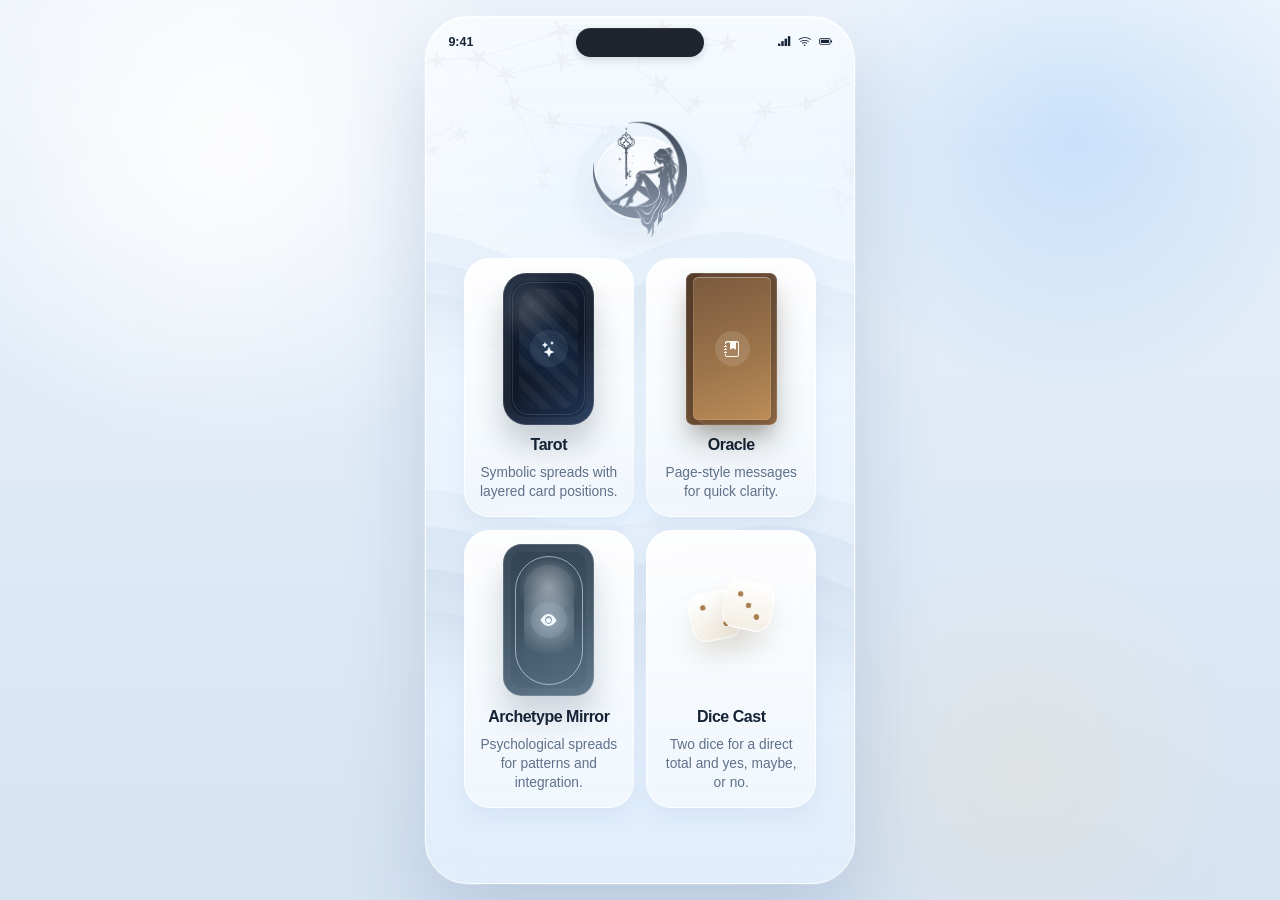
==== commit ba86fefd: "fix: refine question step actions" ====
--- a/iphone.html
+++ b/iphone.html
@@ -236,16 +236,16 @@
                         <p id="questionPanelStatus" class="question-gate__status mb-0" hidden></p>
 
                         <div class="question-gate__actions">
+                          <button id="skipQuestionButton" class="btn btn-ios btn-ios--ghost" type="button">
+                            Skip
+                          </button>
                           <button
                             id="askAiButton"
                             class="btn btn-ios btn-ios--secondary"
                             type="button"
                             disabled
                           >
-                            Ask AI
-                          </button>
-                          <button id="skipQuestionButton" class="btn btn-ios btn-ios--ghost" type="button">
-                            Skip
+                            Submit
                           </button>
                         </div>
                       </div>
--- a/styles.css
+++ b/styles.css
@@ -1513,9 +1513,9 @@
 
 .question-gate {
   display: grid;
-  gap: 0.9rem;
-  padding: 0.95rem;
-  border-radius: 1.3rem;
+  gap: 0.7rem;
+  padding: 0.75rem;
+  border-radius: 1.1rem;
   border: 1px solid rgba(10, 132, 255, 0.12);
   background:
     linear-gradient(180deg, rgba(248, 251, 255, 0.96), rgba(238, 246, 253, 0.92));
@@ -1535,7 +1535,7 @@
 
 .question-gate__field {
   display: grid;
-  gap: 0.5rem;
+  gap: 0.35rem;
 }
 
 .question-gate__label {
@@ -1546,15 +1546,15 @@
 
 .question-gate__input {
   width: 100%;
-  min-height: 7rem;
-  resize: vertical;
+  min-height: 4.6rem;
+  resize: none;
   border: 1px solid rgba(22, 34, 54, 0.08);
-  border-radius: 1.15rem;
-  padding: 0.9rem 0.95rem;
+  border-radius: 0.95rem;
+  padding: 0.78rem 0.88rem;
   background: rgba(255, 255, 255, 0.94);
   color: var(--text);
   font: inherit;
-  line-height: 1.55;
+  line-height: 1.45;
   box-shadow: inset 0 1px 0 rgba(255, 255, 255, 0.92);
   transition:
     border-color 180ms ease,
@@ -1580,7 +1580,69 @@
 .question-gate__actions {
   display: grid;
   grid-template-columns: repeat(2, minmax(0, 1fr));
-  gap: 0.7rem;
+  gap: 0.55rem;
+}
+
+.question-gate__actions .btn-ios {
+  min-height: 3rem;
+}
+
+.question-gate__actions .btn-ios--ghost {
+  background: rgba(255, 255, 255, 0.82);
+  border-color: rgba(22, 34, 54, 0.08);
+  color: var(--text-soft);
+  box-shadow: inset 0 1px 0 rgba(255, 255, 255, 0.92);
+}
+
+.question-gate__actions .btn-ios--secondary {
+  background: linear-gradient(180deg, rgba(226, 239, 252, 0.94), rgba(212, 231, 249, 0.92));
+  border-color: rgba(10, 132, 255, 0.1);
+  color: var(--accent-strong);
+  box-shadow:
+    inset 0 1px 0 rgba(255, 255, 255, 0.94),
+    0 10px 18px rgba(10, 132, 255, 0.08);
+}
+
+.question-gate__actions .btn-ios--secondary:disabled {
+  background: linear-gradient(180deg, rgba(241, 246, 251, 0.9), rgba(233, 240, 247, 0.9));
+  border-color: rgba(22, 34, 54, 0.04);
+  color: rgba(111, 129, 151, 0.58);
+  box-shadow: inset 0 1px 0 rgba(255, 255, 255, 0.92);
+  transform: none;
+}
+
+.question-gate__actions .btn-ios--secondary:not(:disabled):hover,
+.question-gate__actions .btn-ios--secondary:not(:disabled):focus {
+  background: linear-gradient(180deg, rgba(222, 237, 252, 0.98), rgba(205, 227, 248, 0.96));
+  border-color: rgba(10, 132, 255, 0.14);
+  box-shadow:
+    inset 0 1px 0 rgba(255, 255, 255, 0.96),
+    0 12px 20px rgba(10, 132, 255, 0.1);
+}
+
+.app-shell[data-mode="archetype"] .question-gate__actions .btn-ios--secondary {
+  background: linear-gradient(180deg, rgba(228, 235, 242, 0.96), rgba(215, 226, 236, 0.94));
+  border-color: rgba(91, 113, 133, 0.12);
+  color: #5b7185;
+  box-shadow:
+    inset 0 1px 0 rgba(255, 255, 255, 0.94),
+    0 10px 18px rgba(91, 113, 133, 0.08);
+}
+
+.app-shell[data-mode="archetype"] .question-gate__actions .btn-ios--secondary:disabled {
+  background: linear-gradient(180deg, rgba(240, 244, 247, 0.92), rgba(231, 237, 242, 0.9));
+  border-color: rgba(91, 113, 133, 0.05);
+  color: rgba(91, 113, 133, 0.5);
+  box-shadow: inset 0 1px 0 rgba(255, 255, 255, 0.92);
+}
+
+.app-shell[data-mode="archetype"] .question-gate__actions .btn-ios--secondary:not(:disabled):hover,
+.app-shell[data-mode="archetype"] .question-gate__actions .btn-ios--secondary:not(:disabled):focus {
+  background: linear-gradient(180deg, rgba(223, 232, 240, 0.98), rgba(208, 221, 233, 0.96));
+  border-color: rgba(91, 113, 133, 0.16);
+  box-shadow:
+    inset 0 1px 0 rgba(255, 255, 255, 0.95),
+    0 12px 20px rgba(91, 113, 133, 0.1);
 }
 
 .question-gate__status {
@@ -1610,6 +1672,22 @@
 
 .question-gate__status.is-error {
   color: #a0523f;
+}
+
+.setup-stage--question .stage-panel {
+  gap: 0.72rem;
+}
+
+.setup-stage--question .stage-title {
+  font-size: clamp(1.58rem, 7vw, 1.85rem);
+  line-height: 1.02;
+}
+
+.setup-stage--question .stage-body,
+.setup-stage--question .stage-footnote,
+.setup-stage--question .question-gate__copy,
+.setup-stage--question .question-gate__label {
+  display: none;
 }
 
 .setup-stage--action .stage-panel {
@@ -2088,6 +2166,90 @@
   --card-height: calc(var(--card-width) * 1.6685);
 }
 
+.reading-board--ai-loading {
+  min-height: clamp(18rem, 48vh, 24rem);
+  align-content: center;
+}
+
+.ai-loading-board {
+  width: min(100%, 18rem);
+  display: grid;
+  justify-items: center;
+  gap: 1rem;
+  padding: 1.4rem 1.2rem;
+  border-radius: 1.7rem;
+  border: 1px solid rgba(255, 255, 255, 0.78);
+  background:
+    linear-gradient(180deg, rgba(255, 255, 255, 0.94), rgba(241, 247, 253, 0.92));
+  box-shadow:
+    inset 0 1px 0 rgba(255, 255, 255, 0.94),
+    var(--shadow-md);
+  text-align: center;
+}
+
+.reading-stage--oracle .ai-loading-board {
+  background:
+    linear-gradient(180deg, rgba(254, 250, 244, 0.96), rgba(248, 240, 232, 0.94));
+}
+
+.reading-stage--archetype .ai-loading-board {
+  background:
+    linear-gradient(180deg, rgba(248, 251, 254, 0.96), rgba(239, 246, 251, 0.92));
+}
+
+.ai-loading-board__pulse {
+  width: 4.4rem;
+  height: 4.4rem;
+  border-radius: 50%;
+  background:
+    radial-gradient(circle at 50% 50%, rgba(10, 132, 255, 0.2), rgba(10, 132, 255, 0.04) 58%, transparent 70%);
+  box-shadow:
+    inset 0 1px 0 rgba(255, 255, 255, 0.9),
+    0 0 0 12px rgba(10, 132, 255, 0.05);
+  position: relative;
+}
+
+.ai-loading-board__pulse::after {
+  content: "";
+  position: absolute;
+  inset: 1.05rem;
+  border-radius: 50%;
+  border: 3px solid rgba(10, 132, 255, 0.18);
+  border-top-color: rgba(10, 132, 255, 0.78);
+  animation: question-gate-spin 840ms linear infinite;
+}
+
+.reading-stage--oracle .ai-loading-board__pulse {
+  background:
+    radial-gradient(circle at 50% 50%, rgba(159, 101, 52, 0.18), rgba(159, 101, 52, 0.04) 58%, transparent 70%);
+  box-shadow:
+    inset 0 1px 0 rgba(255, 255, 255, 0.9),
+    0 0 0 12px rgba(159, 101, 52, 0.05);
+}
+
+.reading-stage--oracle .ai-loading-board__pulse::after {
+  border-color: rgba(159, 101, 52, 0.18);
+  border-top-color: rgba(159, 101, 52, 0.76);
+}
+
+.reading-stage--archetype .ai-loading-board__pulse {
+  background:
+    radial-gradient(circle at 50% 50%, rgba(91, 113, 133, 0.18), rgba(91, 113, 133, 0.04) 58%, transparent 70%);
+  box-shadow:
+    inset 0 1px 0 rgba(255, 255, 255, 0.9),
+    0 0 0 12px rgba(91, 113, 133, 0.05);
+}
+
+.reading-stage--archetype .ai-loading-board__pulse::after {
+  border-color: rgba(91, 113, 133, 0.18);
+  border-top-color: rgba(91, 113, 133, 0.74);
+}
+
+.ai-loading-board__copy {
+  display: grid;
+  gap: 0.38rem;
+}
+
 .reading-board.spread-layout-single {
   --card-width: 168px;
   grid-template-columns: 1fr;
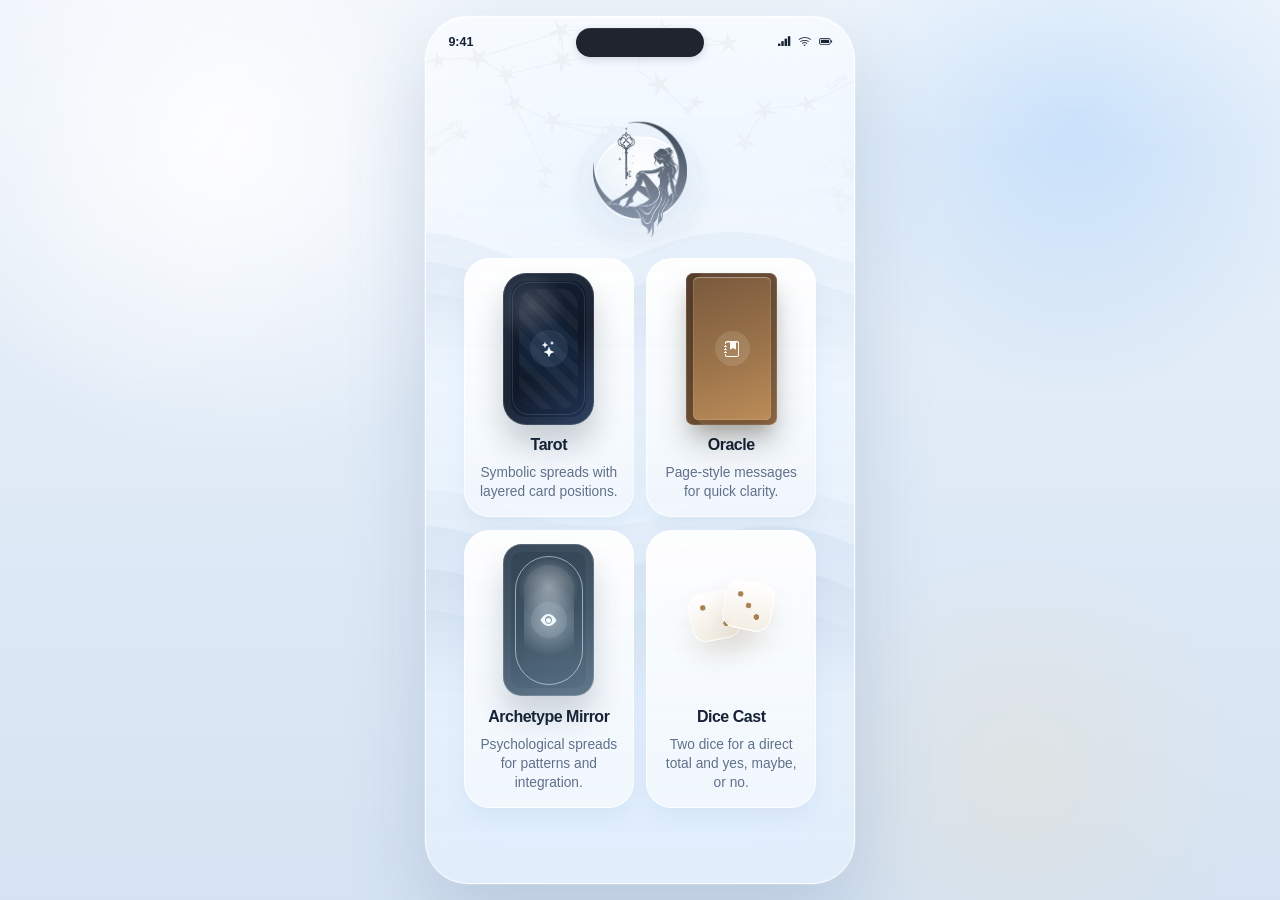
==== commit d5aa2296: "fix: move personalised interpretation to top" ====
--- a/iphone.html
+++ b/iphone.html
@@ -301,6 +301,13 @@
                     </button>
 
                     <div class="reading-sheet__inner">
+                      <div id="aiInterpretationPanel" class="ai-interpretation" hidden>
+                        <div class="surface-kicker">Personalised Interpretation</div>
+                        <h2 id="aiInterpretationTitle" class="takeaways-title">Personalised Interpretation</h2>
+                        <p id="aiInterpretationQuestion" class="ai-interpretation__question mb-0"></p>
+                        <div id="aiInterpretationBody" class="ai-interpretation__body"></div>
+                      </div>
+
                       <div class="reading-sheet__header">
                         <div>
                           <div id="readingSurfaceKicker" class="surface-kicker">Interpretation</div>
@@ -323,13 +330,6 @@
                       <div id="cardsAccordion" class="accordion reading-accordion"></div>
 
                       <div id="readingTakeaways" class="takeaways-card"></div>
-
-                      <div id="aiInterpretationPanel" class="ai-interpretation" hidden>
-                        <div class="surface-kicker">AI Interpretation</div>
-                        <h2 id="aiInterpretationTitle" class="takeaways-title">Question Response</h2>
-                        <p id="aiInterpretationQuestion" class="ai-interpretation__question mb-0"></p>
-                        <div id="aiInterpretationBody" class="ai-interpretation__body"></div>
-                      </div>
                     </div>
                   </div>
                 </div>
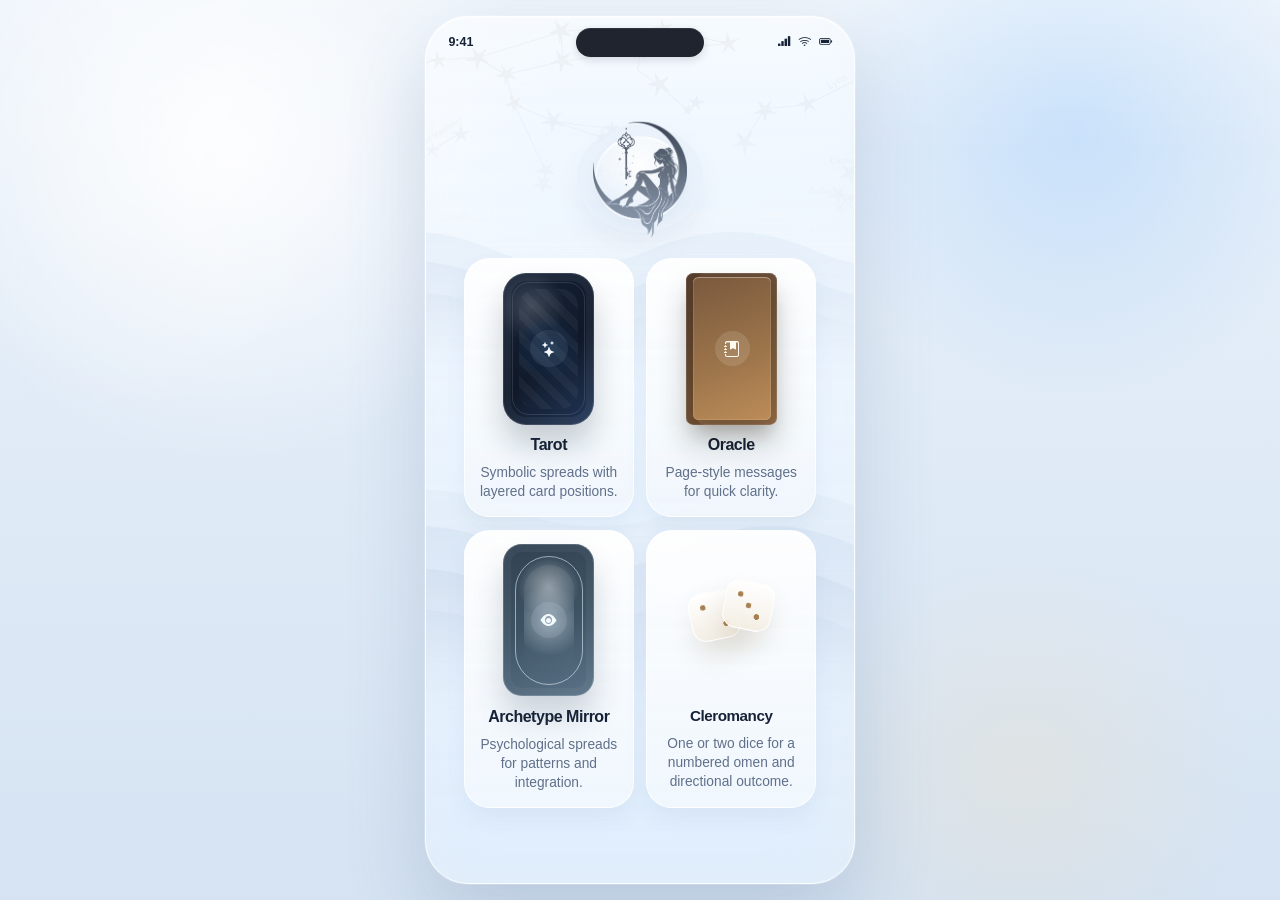
==== commit f313cf02: "feat: expand dice into cleromancy" ====
--- a/iphone.html
+++ b/iphone.html
@@ -9,10 +9,10 @@
     <meta name="apple-mobile-web-app-status-bar-style" content="default" />
     <meta name="apple-mobile-web-app-title" content="Divine Chamber" />
     <meta name="mobile-web-app-capable" content="yes" />
-    <title>Divine Chamber | Tarot, Oracle, Archetype Mirror, and Dice</title>
+    <title>Divine Chamber | Tarot, Oracle, Archetype Mirror, and Cleromancy</title>
     <meta
       name="description"
-      content="Choose tarot, oracle, archetype mirror, or dice, then reveal a guided experience inside a simple app-style interface."
+      content="Choose tarot, oracle, archetype mirror, or cleromancy, then reveal a guided experience inside a simple app-style interface."
     />
     <link
       href="https://cdn.jsdelivr.net/npm/bootstrap@5.3.3/dist/css/bootstrap.min.css"
@@ -85,7 +85,7 @@
                     aria-pressed="false"
                   >
                     <i class="bi bi-dice-5"></i>
-                    <span>Dice</span>
+                    <span>Cleromancy</span>
                   </button>
                 </div>
               </div>
@@ -142,14 +142,14 @@
                         type="button"
                         class="mode-choice"
                         data-select-mode="dice"
-                        aria-label="Choose Dice Cast mode"
+                        aria-label="Choose Cleromancy mode"
                       >
                         <span class="mode-choice__artifact mode-choice__artifact--dice" aria-hidden="true">
                           <span class="mode-choice__die mode-choice__die--one"></span>
                           <span class="mode-choice__die mode-choice__die--two"></span>
                         </span>
-                        <span class="mode-choice__title">Dice Cast</span>
-                        <span class="mode-choice__text">Two dice for a direct total and yes, maybe, or no.</span>
+                        <span class="mode-choice__title">Cleromancy</span>
+                        <span class="mode-choice__text">One or two dice for a numbered omen and directional outcome.</span>
                       </button>
                     </div>
 
@@ -218,7 +218,7 @@
                           <div id="questionPanelLabel" class="stage-section__label">Optional question</div>
                           <h2 id="questionPanelTitle" class="focus-timer__title">Ask about this reading.</h2>
                           <p id="questionPanelBody" class="focus-timer__body mb-0">
-                            Add a question for an AI interpretation, or skip and open the reading as it stands.
+                            Add a question for a personalised interpretation, or skip and open the reading as it stands.
                           </p>
                         </div>
 
@@ -369,6 +369,7 @@
     <script src="tarot-art.js" defer></script>
     <script src="oracle-phrases.js" defer></script>
     <script src="archetype-mirror-data.js" defer></script>
+    <script src="site-config.js" defer></script>
     <script src="app.js" defer></script>
   </body>
 </html>
--- a/styles.css
+++ b/styles.css
@@ -335,6 +335,12 @@
 
 .app-shell[data-mode="dice"] .mode-switch__option.is-active {
   color: #8e6339;
+}
+
+.mode-switch__option[data-app-mode="dice"] {
+  font-size: 0.74rem;
+  letter-spacing: -0.01em;
+  gap: 0.28rem;
 }
 
 .brand-mark {
@@ -973,6 +979,10 @@
   max-width: 9rem;
 }
 
+.mode-choice[data-select-mode="dice"] .mode-choice__title {
+  font-size: 0.95rem;
+}
+
 .app-shell[data-mode="dice"] .btn-ios--secondary,
 .reading-stage--dice .btn-ios--secondary {
   background: rgba(142, 99, 57, 0.12);
@@ -1011,6 +1021,10 @@
   position: relative;
   width: min(100%, 17.4rem);
   height: 11rem;
+}
+
+.dice-cast__stage--single {
+  width: min(100%, 15rem);
 }
 
 .dice-cast__die {
@@ -1029,6 +1043,10 @@
   animation-delay: 0.08s;
 }
 
+.dice-cast__die--single {
+  animation-delay: 0s;
+}
+
 .dice-cast__face {
   position: relative;
   width: 100%;
@@ -1067,36 +1085,56 @@
   width: min(100%, 17.2rem);
   display: grid;
   justify-items: center;
-  grid-template-rows: auto auto auto 1fr auto;
-  gap: 0.46rem;
-  min-height: 13.8rem;
+  grid-template-rows: auto auto auto auto 1fr;
+  gap: 0.34rem;
+  min-height: 14.2rem;
   padding: 0.08rem 1rem 0;
   animation: dice-result-appear 0.62s ease 0.96s both;
 }
 
 .dice-cast__answer {
-  min-width: 8.6rem;
-  padding: 0.72rem 1.35rem;
+  min-width: min(100%, 13.5rem);
+  padding: 0.72rem 1.2rem;
   border-radius: 999px;
   text-align: center;
-  font-size: 1.24rem;
+  font-size: 1.04rem;
   font-weight: 800;
-  letter-spacing: 0.18em;
+  letter-spacing: 0.08em;
   text-transform: uppercase;
   box-shadow: 0 12px 24px rgba(103, 115, 136, 0.12);
 }
 
-.dice-cast__result--no .dice-cast__answer {
+.dice-cast__answer-detail {
+  margin: 0;
+  text-align: center;
+  font-size: 0.92rem;
+  line-height: 1.35;
+  color: var(--text-soft);
+  max-width: 13.8rem;
+}
+
+.dice-cast__result--danger .dice-cast__answer {
   background: rgba(122, 90, 108, 0.12);
   color: #7a5a6c;
 }
 
-.dice-cast__result--maybe .dice-cast__answer {
+.dice-cast__result--resistance .dice-cast__answer {
+  background: rgba(149, 106, 88, 0.13);
+  color: #8e6654;
+}
+
+.dice-cast__result--uncertain .dice-cast__answer,
+.dice-cast__result--neutral .dice-cast__answer {
   background: rgba(142, 99, 57, 0.12);
   color: #8e6339;
 }
 
-.dice-cast__result--yes .dice-cast__answer {
+.dice-cast__result--progress .dice-cast__answer {
+  background: rgba(111, 134, 120, 0.12);
+  color: #5d7866;
+}
+
+.dice-cast__result--success .dice-cast__answer {
   background: rgba(84, 122, 106, 0.12);
   color: #547a6a;
 }
@@ -1128,8 +1166,10 @@
   margin: 0;
   text-align: center;
   max-width: 15.2rem;
-  font-size: 0.93rem;
-  line-height: 1.45;
+  font-size: 0.74rem;
+  line-height: 1.2;
+  letter-spacing: 0.16em;
+  text-transform: uppercase;
   color: var(--text-soft);
 }
 
@@ -2149,7 +2189,8 @@
 
 .reading-stage--oracle .reading-stage__board {
   display: block;
-  min-height: 100%;
+  min-height: 0;
+  height: 100%;
   padding:
     clamp(7.9rem, 22vh, 8.8rem)
     clamp(0.75rem, 3vw, 1.1rem)
@@ -2176,6 +2217,7 @@
   display: grid;
   justify-items: center;
   gap: 1rem;
+  margin-inline: auto;
   padding: 1.4rem 1.2rem;
   border-radius: 1.7rem;
   border: 1px solid rgba(255, 255, 255, 0.78);
@@ -2190,6 +2232,27 @@
 .reading-stage--oracle .ai-loading-board {
   background:
     linear-gradient(180deg, rgba(254, 250, 244, 0.96), rgba(248, 240, 232, 0.94));
+}
+
+.reading-stage--oracle.reading-stage--ai-loading .reading-stage__board {
+  display: flex;
+  align-items: center;
+  justify-content: center;
+  min-height: 100%;
+  padding:
+    clamp(3.7rem, 10.5vh, 4.7rem)
+    clamp(0.75rem, 3vw, 1.1rem)
+    clamp(2.4rem, 8vh, 3.1rem);
+}
+
+.reading-stage--oracle .reading-board--ai-loading {
+  display: grid;
+  width: 100%;
+  height: auto;
+  min-height: clamp(18rem, 48vh, 24rem);
+  margin: 0;
+  perspective: none;
+  transform: translateY(-1.9rem);
 }
 
 .reading-stage--archetype .ai-loading-board {
@@ -2247,7 +2310,43 @@
 
 .ai-loading-board__copy {
   display: grid;
-  gap: 0.38rem;
+  gap: 0.48rem;
+}
+
+.ai-loading-board__progress {
+  width: min(100%, 13.8rem);
+  height: 0.38rem;
+  margin-top: 0.2rem;
+  border-radius: 999px;
+  overflow: hidden;
+  background: rgba(143, 159, 181, 0.15);
+  box-shadow: inset 0 1px 0 rgba(255, 255, 255, 0.72);
+}
+
+.ai-loading-board__progress-fill {
+  display: block;
+  width: 100%;
+  height: 100%;
+  transform-origin: left center;
+  transform: scaleX(0);
+  background: linear-gradient(90deg, rgba(10, 132, 255, 0.2), rgba(10, 132, 255, 0.62));
+  border-radius: inherit;
+  animation: ai-loading-progress 180s linear forwards;
+  animation-delay: calc(var(--ai-loading-elapsed, 0) * -1s);
+}
+
+.reading-stage--oracle .ai-loading-board__progress-fill {
+  background: linear-gradient(90deg, rgba(159, 101, 52, 0.18), rgba(193, 137, 87, 0.58));
+}
+
+.reading-stage--archetype .ai-loading-board__progress-fill {
+  background: linear-gradient(90deg, rgba(91, 113, 133, 0.18), rgba(91, 113, 133, 0.58));
+}
+
+.ai-loading-board__note {
+  color: var(--text-muted);
+  font-size: 0.84rem;
+  line-height: 1.45;
 }
 
 .reading-board.spread-layout-single {
@@ -3260,6 +3359,16 @@
   }
 }
 
+@keyframes ai-loading-progress {
+  0% {
+    transform: scaleX(0);
+  }
+
+  100% {
+    transform: scaleX(1);
+  }
+}
+
 @media (prefers-reduced-motion: reduce) {
   .app-frame::after,
   .app-ambient-waves__band {
@@ -3276,7 +3385,9 @@
   .mode-choice__die,
   .dice-cast__die,
   .dice-cast__result,
-  .question-gate__status.is-loading::before {
+  .question-gate__status.is-loading::before,
+  .ai-loading-board__pulse::after,
+  .ai-loading-board__progress-fill {
     animation: none;
   }
 }
@@ -3333,6 +3444,11 @@
     gap: 0.34rem;
   }
 
+  .mode-switch__option[data-app-mode="dice"] {
+    font-size: 0.66rem;
+    gap: 0.24rem;
+  }
+
   .mode-switch__option i {
     display: inline-flex;
   }
@@ -3467,13 +3583,18 @@
   }
 
   .dice-cast__answer {
-    min-width: 7.7rem;
-    padding: 0.64rem 1.1rem;
-    font-size: 1.1rem;
+    min-width: min(100%, 12.4rem);
+    padding: 0.64rem 1.02rem;
+    font-size: 0.92rem;
+  }
+
+  .dice-cast__answer-detail {
+    font-size: 0.84rem;
+    max-width: 12.1rem;
   }
 
   .dice-cast__copy {
-    font-size: 0.9rem;
+    font-size: 0.7rem;
   }
 
   .accordion-detail {
@@ -3504,6 +3625,10 @@
 @media (max-height: 760px) {
   .reading-stage {
     --sheet-peek: 4.75rem;
+  }
+
+  .reading-stage--oracle .reading-board--ai-loading {
+    transform: translateY(-1.2rem);
   }
 
   .reading-stage--oracle .reading-stage__board {
